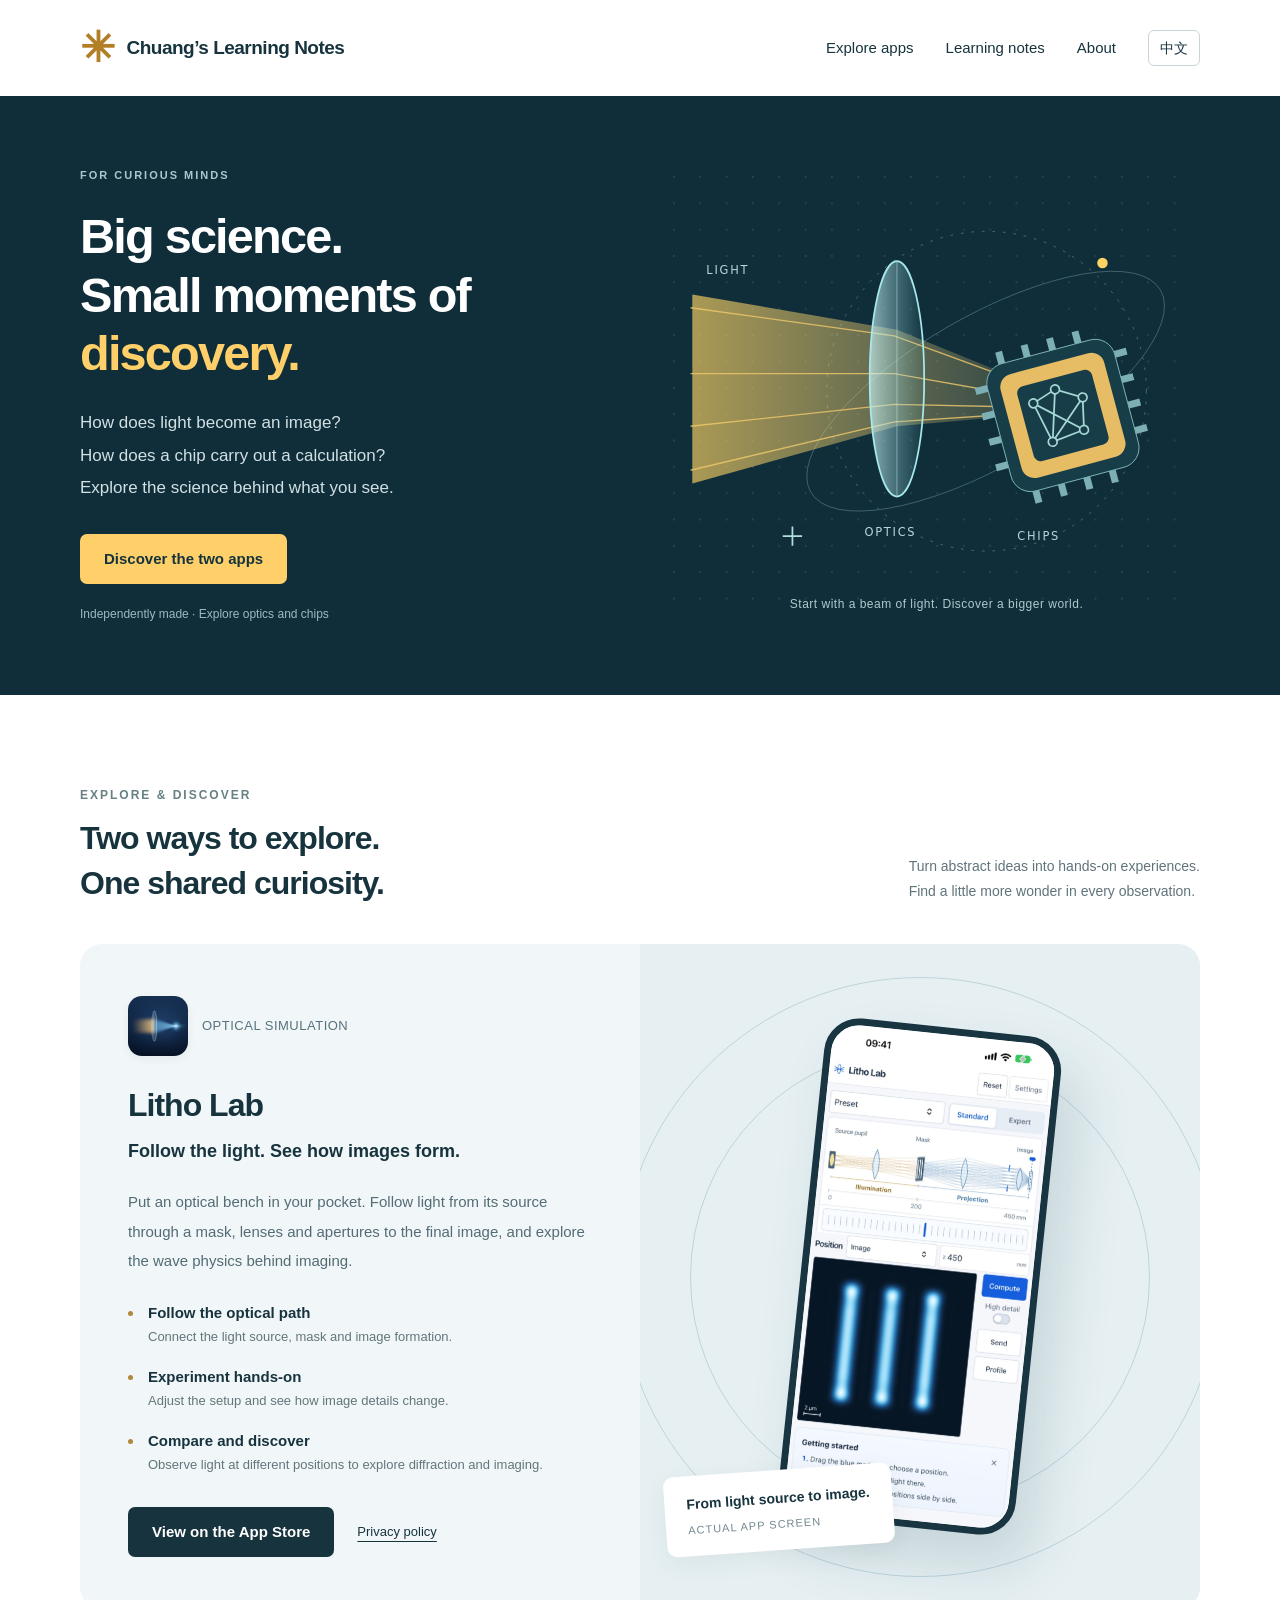
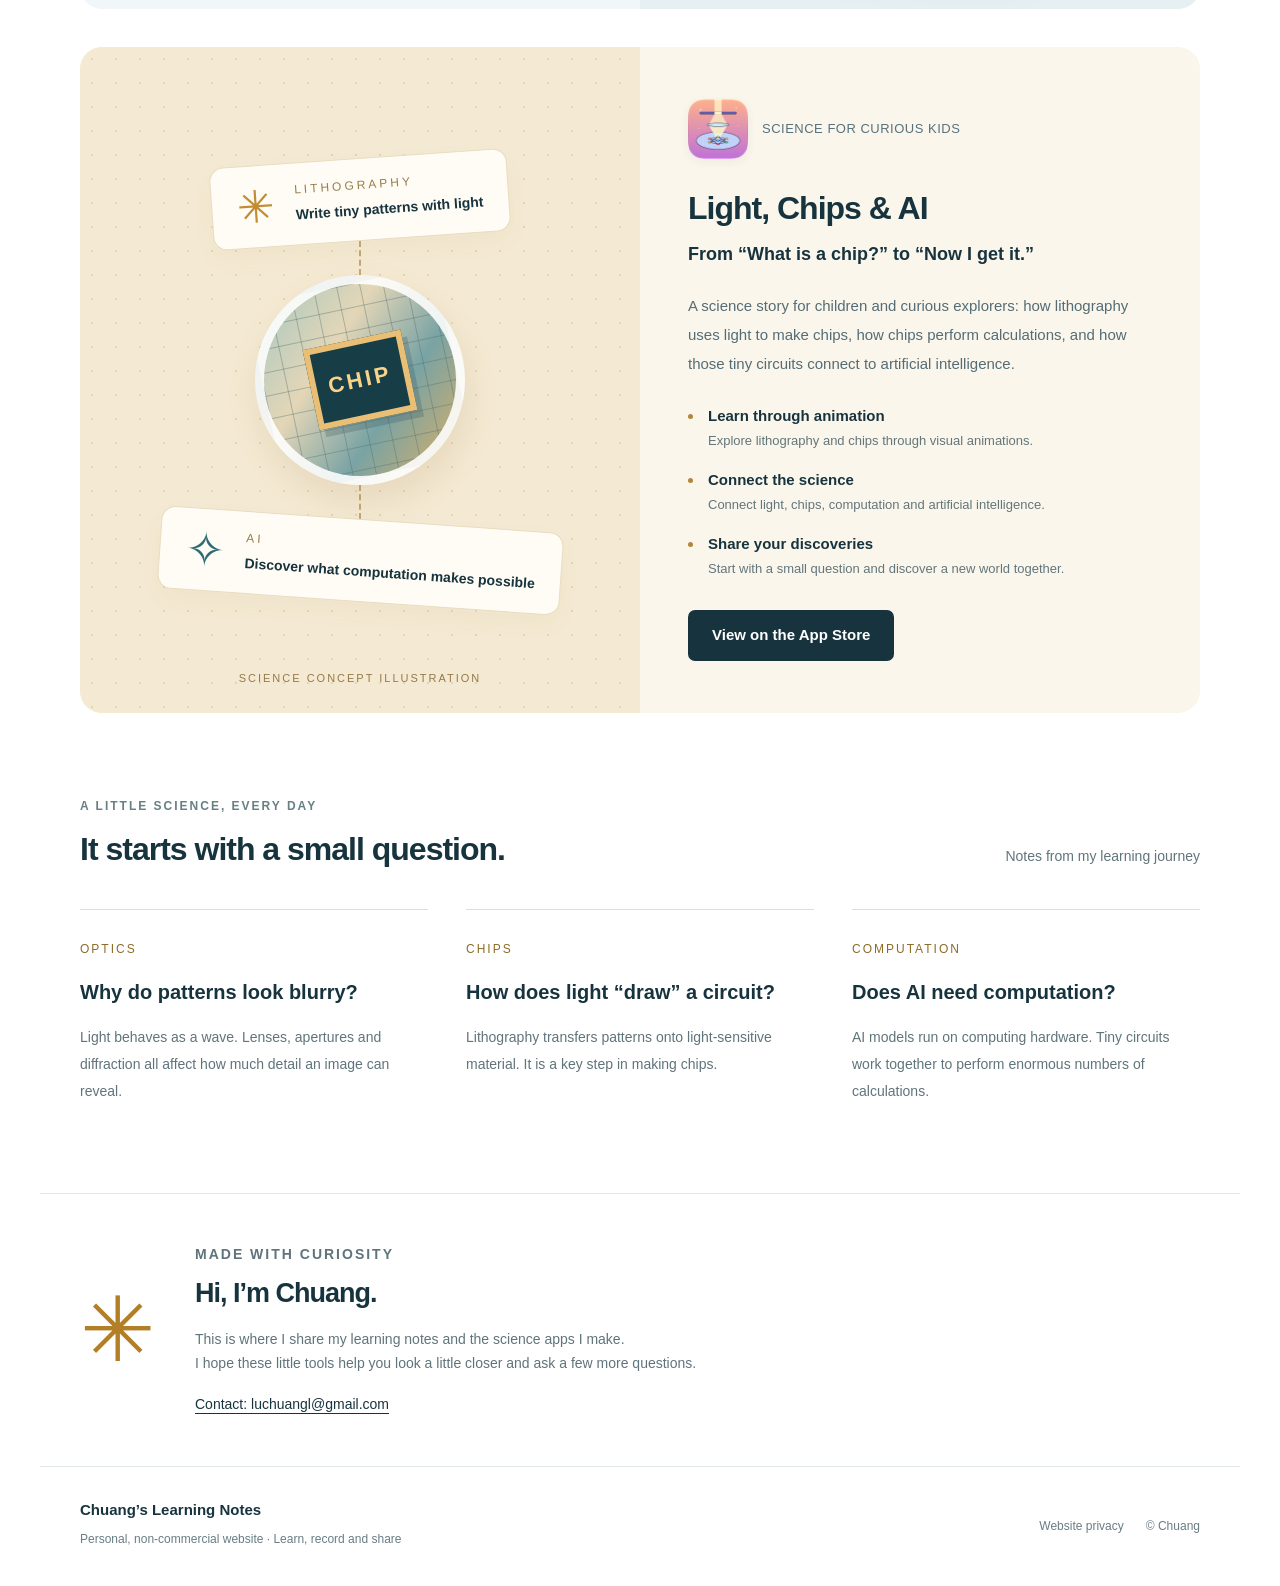
==== en/index.html @ ffe2559c "Add bilingual science app homepage without ICP footer" ====
<!doctype html>
<html lang="en"><head><meta charset="utf-8"><meta name="viewport" content="width=device-width,initial-scale=1"><meta name="theme-color" content="#102c38"><meta name="description" content="Chuang’s Learning Notes: explore optical imaging with Litho Lab and discover the story of light, chips and AI."><title>Chuang’s Learning Notes · Make curiosity visible</title><link rel="stylesheet" href="/style.css"><link rel="alternate" hreflang="zh-CN" href="https://chuang.nl/"><link rel="alternate" hreflang="en" href="https://chuang.nl/en/"></head>
<body><header class="nav"><a class="brand" href="/en/" aria-label="Chuang’s Learning Notes home"><span class="brand-mark" aria-hidden="true">✳</span>Chuang’s Learning Notes</a><nav aria-label="Main navigation"><a href="#apps">Explore apps</a><a href="#notes">Learning notes</a><a href="#about">About</a><a class="language-switch" href="/" lang="zh-CN" hreflang="zh-CN" aria-label="切换至中文">中文</a></nav></header>
<main><section class="hero"><div class="hero-copy"><p class="eyebrow">FOR CURIOUS MINDS</p><h1>Big science.<br>Small moments of<span> discovery.</span></h1><p class="intro">How does light become an image?<br>How does a chip carry out a calculation?<br>Explore the science behind what you see.</p><a class="button yellow" href="#apps">Discover the two apps</a><p class="hero-note">Independently made · Explore optics and chips</p></div><div class="hero-art"><svg viewBox="0 0 600 490" role="img" aria-labelledby="art-title"><title id="art-title">Concept illustration of light passing through a lens and illuminating a chip</title><defs><pattern id="grid" width="30" height="30" patternUnits="userSpaceOnUse"><circle cx="1" cy="1" r="1" fill="#6a8a91" opacity=".35"/></pattern><linearGradient id="beam"><stop stop-color="#ffd362" stop-opacity=".65"/><stop offset="1" stop-color="#f8df8b" stop-opacity=".04"/></linearGradient><linearGradient id="lens"><stop stop-color="#d1f8fc" stop-opacity=".65"/><stop offset="1" stop-color="#72c4cf" stop-opacity=".05"/></linearGradient></defs><rect width="600" height="490" fill="url(#grid)"/><circle cx="357" cy="245" r="182" fill="none" stroke="#4f747b" stroke-dasharray="3 9"/><ellipse cx="356" cy="245" rx="230" ry="85" transform="rotate(-30 356 245)" fill="none" stroke="#40646c"/><path d="M22 135L255 175L477 265L255 285L22 350Z" fill="url(#beam)"/><g fill="none" stroke="#f1ca6c" stroke-width="1.6" opacity=".8"><path d="M20 150L252 182L478 265M20 225L252 225L478 265M20 335L252 280L478 265M20 285L252 260L478 265"/></g><ellipse cx="255" cy="231" rx="31" ry="134" fill="url(#lens)" stroke="#a6e8ed" stroke-width="2"/><path d="M255 97V365" stroke="#d8fbff" opacity=".5"/><g transform="translate(385 209) rotate(-15 70 70)"><rect x="-14" y="-14" width="150" height="150" rx="23" fill="#173d49" stroke="#80b9bd"/><g stroke="#7cb0b5" stroke-width="8"><path d="M9 -28V-14M39 -28V-14M69 -28V-14M99 -28V-14M9 136V150M39 136V150M69 136V150M99 136V150M-28 9H-14M-28 39H-14M-28 69H-14M-28 99H-14M136 9H150M136 39H150M136 69H150M136 99H150"/></g><rect width="122" height="122" rx="15" fill="#e6bd64"/><rect x="17" y="17" width="88" height="88" rx="8" fill="#173d49"/><g stroke="#a5d7d5" fill="#173d49" stroke-width="2"><path d="M32 39L60 30L88 47L80 83L42 87Z M32 39L80 83M60 30L42 87M88 47L42 87"/><circle cx="32" cy="39" r="5"/><circle cx="60" cy="30" r="5"/><circle cx="88" cy="47" r="5"/><circle cx="80" cy="83" r="5"/><circle cx="42" cy="87" r="5"/></g></g><g fill="#b8d6da" font-family="system-ui,sans-serif" font-size="13" letter-spacing="2"><text x="38" y="112">LIGHT</text><text x="218" y="410">OPTICS</text><text x="392" y="414">CHIPS</text></g><circle cx="489" cy="99" r="6" fill="#ffd362"/><path d="M125 410H147M136 399V421" stroke="#b1dedc" stroke-width="2"/></svg><span class="art-caption">Start with a beam of light. Discover a bigger world.</span></div></section>
<section id="apps" class="apps wrap"><div class="section-heading"><div><p class="eyebrow">EXPLORE & DISCOVER</p><h2>Two ways to explore.<br>One shared curiosity.</h2></div><p>Turn abstract ideas into hands-on experiences.<br>Find a little more wonder in every observation.</p></div>
<article class="product optics"><div class="product-copy"><div class="app-heading"><img src="/assets/litho-icon.png" width="60" height="60" alt="Litho Lab app icon"><span>OPTICAL SIMULATION</span></div><h3>Litho Lab</h3><p class="product-tagline">Follow the light. See how images form.</p><p>Put an optical bench in your pocket. Follow light from its source through a mask, lenses and apertures to the final image, and explore the wave physics behind imaging.</p><ul class="features"><li><strong>Follow the optical path</strong><span>Connect the light source, mask and image formation.</span></li><li><strong>Experiment hands-on</strong><span>Adjust the setup and see how image details change.</span></li><li><strong>Compare and discover</strong><span>Observe light at different positions to explore diffraction and imaging.</span></li></ul><div class="actions"><a class="button dark" href="https://apps.apple.com/us/app/id6823376193">View on the App Store</a><a class="text-link" href="/litho-privacy.html">Privacy policy</a></div></div><div class="product-art phone-stage"><span class="orbit orbit-one"></span><span class="orbit orbit-two"></span><div class="phone"><img src="/assets/litho-screen.jpg" alt="Actual Litho Lab screen showing an optical path and the image of three bright lines" width="600" height="1304" loading="lazy"></div><div class="floating-label">From light source to image.<small>ACTUAL APP SCREEN</small></div></div></article>
<article class="product chips"><div class="product-art chip-stage"><div class="story-step"><span class="sun-symbol" aria-hidden="true">✳</span><div><small>LITHOGRAPHY</small><strong>Write tiny patterns with light</strong></div></div><div class="story-connector"></div><div class="wafer" aria-hidden="true"><div class="wafer-grid"></div><span>CHIP</span></div><div class="story-connector"></div><div class="story-step bottom-step"><span class="brain-symbol" aria-hidden="true">✧</span><div><small>AI</small><strong>Discover what computation makes possible</strong></div></div><span class="diagram-note">SCIENCE CONCEPT ILLUSTRATION</span></div><div class="product-copy"><div class="app-heading"><img src="/assets/chips-icon.png" width="60" height="60" alt="Light, Chips & AI app icon"><span>SCIENCE FOR CURIOUS KIDS</span></div><h3>Light, Chips & AI</h3><p class="product-tagline">From “What is a chip?” to “Now I get it.”</p><p>A science story for children and curious explorers: how lithography uses light to make chips, how chips perform calculations, and how those tiny circuits connect to artificial intelligence.</p><ul class="features"><li><strong>Learn through animation</strong><span>Explore lithography and chips through visual animations.</span></li><li><strong>Connect the science</strong><span>Connect light, chips, computation and artificial intelligence.</span></li><li><strong>Share your discoveries</strong><span>Start with a small question and discover a new world together.</span></li></ul><div class="actions"><a class="button dark" href="https://apps.apple.com/us/app/id6832295147">View on the App Store</a></div></div></article></section>
<section id="notes" class="notes wrap"><div class="section-heading"><div><p class="eyebrow">A LITTLE SCIENCE, EVERY DAY</p><h2>It starts with a small question.</h2></div><p>Notes from my learning journey</p></div><div class="note-grid"><article><span class="note-label">OPTICS</span><h3>Why do patterns look blurry?</h3><p>Light behaves as a wave. Lenses, apertures and diffraction all affect how much detail an image can reveal.</p></article><article><span class="note-label">CHIPS</span><h3>How does light “draw” a circuit?</h3><p>Lithography transfers patterns onto light-sensitive material. It is a key step in making chips.</p></article><article><span class="note-label">COMPUTATION</span><h3>Does AI need computation?</h3><p>AI models run on computing hardware. Tiny circuits work together to perform enormous numbers of calculations.</p></article></div></section>
<section id="about" class="about wrap"><span class="brand-mark" aria-hidden="true">✳</span><div><p class="eyebrow">MADE WITH CURIOSITY</p><h2>Hi, I’m Chuang.</h2><p>This is where I share my learning notes and the science apps I make.<br>I hope these little tools help you look a little closer and ask a few more questions.</p><a href="mailto:luchuangl@gmail.com">Contact: luchuangl@gmail.com</a></div></section></main>
<footer class="footer wrap"><div><strong>Chuang’s Learning Notes</strong><p>Personal, non-commercial website · Learn, record and share</p></div><div class="footer-links"><a href="/en/privacy.html">Website privacy</a><span>© Chuang</span></div></footer></body></html>
---- style.css ----
:root{font:16px/1.75 -apple-system,BlinkMacSystemFont,"Segoe UI","PingFang SC","Microsoft YaHei",sans-serif;color:#17343e;background:#fff;scroll-behavior:smooth;--ink:#17343e;--muted:#60747b;--gold:#ffcf69}*{box-sizing:border-box}body{margin:0}a{color:inherit}img{max-width:100%;display:block}a:focus-visible{outline:3px solid #cd8b18;outline-offset:5px}section[id]{scroll-margin-top:25px}.wrap,.nav{max-width:1200px;margin-inline:auto;padding-inline:40px}.nav{height:96px;display:flex;align-items:center;justify-content:space-between}.brand{display:flex;align-items:center;gap:12px;font-size:20px;font-weight:750;text-decoration:none;letter-spacing:-.5px}.brand-mark{font-size:42px;line-height:1;color:#b27e26}.nav nav{display:flex;gap:32px}.nav nav a{text-decoration:none;font-size:15px}.nav nav a:hover{color:#a57219}.hero{background:#102e3a;color:white;display:grid;grid-template-columns:1.08fr 1fr;padding:70px max(40px,calc((100vw - 1120px)/2));gap:24px;overflow:hidden}.eyebrow{font-size:12px;letter-spacing:2px;font-weight:650;margin:0 0 22px;color:#668083}.hero .eyebrow{color:#adc6cd;font-size:11px}.hero h1{font-size:clamp(36px,3.8vw,55px);line-height:1.45;letter-spacing:-1.8px;margin:0 0 25px}.hero h1 span{color:var(--gold)}.intro{color:#d1e0e4;font-size:17px;line-height:1.9;margin:0 0 30px}.button{display:inline-flex;align-items:center;justify-content:center;min-height:50px;padding:12px 24px;border-radius:7px;text-decoration:none;font-size:15px;font-weight:650;transition:transform .18s,background .18s}.button:hover{transform:translateY(-2px)}.yellow{background:var(--gold);color:#15333d}.dark{background:var(--ink);color:white}.hero-note{font-size:12px;color:#9db9c1;margin:20px 0 0}.hero-art{position:relative;display:flex;flex-direction:column;justify-content:center;min-width:0}.hero-art svg{width:100%;overflow:visible}.art-caption{text-align:center;letter-spacing:2px;font-size:12px;color:#afc9cd;margin-top:-12px}.apps{padding-top:90px}.section-heading{display:flex;justify-content:space-between;gap:25px;align-items:end;margin-bottom:38px}.section-heading .eyebrow{margin-bottom:10px}h2{font-size:32px;letter-spacing:-1px;line-height:1.4;margin:0}.section-heading>p{font-size:14px;color:var(--muted);margin:0 0 3px}.product{border-radius:22px;display:grid;grid-template-columns:1fr 1fr;margin-bottom:38px;overflow:hidden}.optics{background:#f1f6f8}.product-copy{padding:52px 48px}.app-heading{display:flex;align-items:center;gap:14px;font-size:13px;color:#57727d;letter-spacing:.5px}.app-heading img{border-radius:14px;box-shadow:0 3px 10px #1639470e}.product h3{font-size:34px;line-height:1.4;margin:27px 0 8px;letter-spacing:-1px}.product-tagline{font-size:18px;font-weight:650;margin:0 0 20px}.product-copy>p:not(.product-tagline){font-size:15px;color:#536c75;line-height:1.95}.features{padding:0;list-style:none;margin:25px 0 30px}.features li{margin:15px 0;padding-left:20px;position:relative}.features li:before{content:"";width:5px;height:5px;position:absolute;left:0;top:11px;background:#b0873c;border-radius:50%}.features strong{display:block;font-size:15px}.features span{display:block;font-size:13px;color:#62767b}.actions{display:flex;align-items:center;gap:23px;flex-wrap:wrap}.text-link{font-size:13px;text-underline-offset:5px}.product-art{position:relative;overflow:hidden;min-height:600px}.phone-stage{display:flex;align-items:center;justify-content:center;background:#e6f0f3}.phone{width:238px;border:7px solid #193542;border-radius:35px;overflow:hidden;box-shadow:20px 30px 55px #163d4826;transform:rotate(6deg);position:relative;z-index:1;background:white}.phone img{width:100%;height:auto}.orbit{position:absolute;border:1px solid #bdd4dc;border-radius:50%;width:460px;height:460px}.orbit-two{width:600px;height:600px}.floating-label{position:absolute;z-index:2;bottom:60px;left:25px;background:#fff;padding:16px 22px;border-radius:10px;box-shadow:0 8px 25px #183a4710;font-weight:650;font-size:15px;transform:rotate(-4deg)}.floating-label small{display:block;font-size:11px;font-weight:400;color:#73888f;letter-spacing:1px;margin-top:4px}.chips{background:#fbf6ec}.chip-stage{background:#f4e9d2;display:flex;flex-direction:column;align-items:center;justify-content:center;isolation:isolate}.chip-stage:before{content:"";position:absolute;inset:0;background-image:radial-gradient(#c4ae7c 1px,transparent 1px);background-size:24px 24px;opacity:.35;z-index:-1}.story-step{display:flex;gap:20px;align-items:center;background:#fffcf5;border:1px solid #e9dcc1;border-radius:14px;padding:16px 25px;transform:rotate(-4deg);min-width:280px;box-shadow:0 10px 25px #7c653b0a}.story-step small{display:block;font-size:12px;color:#987d4b;letter-spacing:3px}.story-step strong{font-size:16px}.sun-symbol{font-size:45px;color:#c28d32;line-height:1}.story-connector{height:34px;border-left:2px dashed #c3a775}.wafer{width:210px;height:210px;border-radius:50%;background:linear-gradient(135deg,#a4c7c0,#e4d6b7 35%,#79a3a4 65%,#deaf64);border:9px solid #ffffffe0;box-shadow:0 16px 32px #8c713d22;position:relative;overflow:hidden;transform:rotate(-12deg);display:grid;place-items:center}.wafer-grid{position:absolute;inset:0;background-image:linear-gradient(#486b6c60 1px,transparent 1px),linear-gradient(90deg,#486b6c60 1px,transparent 1px);background-size:23px 23px}.wafer span{z-index:1;background:#173d46;color:#f9d389;border:6px solid #e9bf76;padding:16px 12px;font-size:22px;letter-spacing:3px;font-weight:700;box-shadow:5px 8px 0 #31545f44}.bottom-step{transform:rotate(4deg)}.brain-symbol{font-size:48px;line-height:1;color:#2d6c72}.diagram-note{font-size:11px;letter-spacing:2px;color:#947a4a;position:absolute;bottom:24px}.notes{padding-top:45px;padding-bottom:75px}.note-grid{display:grid;grid-template-columns:repeat(3,1fr);gap:38px}.note-grid article{border-top:1px solid #d6dfe1;padding-top:24px}.note-label{font-size:12px;letter-spacing:2px;color:#8d6b27}.note-grid h3{font-size:20px;margin:13px 0 12px}.note-grid p{font-size:14px;line-height:1.9;color:var(--muted)}.about{display:flex;align-items:center;gap:40px;padding-block:48px;border-top:1px solid #e2e8e9}.about .brand-mark{font-size:90px}.about .eyebrow{margin-bottom:8px}.about h2{font-size:27px}.about p{font-size:14px;color:var(--muted)}.about a{font-size:14px;text-underline-offset:4px}.footer{border-top:1px solid #e2e8e9;padding-block:30px;display:flex;justify-content:space-between;gap:25px;font-size:12px;color:#687d84}.footer strong{font-size:15px;color:var(--ink)}.footer p{margin:6px 0}.footer-links{display:flex;gap:22px;align-items:center;flex-wrap:wrap}.footer a{text-decoration:none}.footer a:hover{text-decoration:underline}@media(min-width:1600px){.hero{padding-block:85px}}@media(max-width:850px){.hero{padding:48px 30px;grid-template-columns:1fr 1fr}.hero h1{font-size:36px}.product-copy{padding:35px 28px}.product h3{font-size:29px}.product-art{min-height:570px}.phone{width:210px}.floating-label{left:16px;bottom:35px;font-size:13px}.note-grid{gap:20px}.wrap,.nav{padding-inline:28px}.nav nav{gap:22px}.footer{display:block}.footer-links{margin-top:14px}.story-step{min-width:240px;padding:14px 18px}}@media(max-width:620px){.nav{height:78px;padding-inline:20px}.brand{font-size:17px;gap:8px}.brand-mark{font-size:32px}.nav nav{gap:16px}.nav nav a{font-size:13px}.nav nav a:nth-child(2){display:none}.hero{display:flex;flex-direction:column;padding:42px 24px 30px;gap:5px}.hero .eyebrow{font-size:9px;letter-spacing:1.2px;margin-bottom:21px}.hero h1{font-size:36px;letter-spacing:-1.5px}.intro{font-size:15px}.hero-art{margin-top:20px;max-width:420px;align-self:center;width:100%}.hero-art svg{max-height:290px}.hero-note{font-size:11px}.art-caption{font-size:10px}.wrap{padding-inline:20px}.apps{padding-top:52px}.section-heading{display:block;margin-bottom:25px}.section-heading>p{margin-top:16px;font-size:13px}h2{font-size:26px}.eyebrow{font-size:10px;letter-spacing:1.4px}.product{display:flex;flex-direction:column;border-radius:16px;margin-bottom:28px}.product-copy{padding:30px 25px}.app-heading img{width:48px;height:48px;border-radius:11px}.app-heading{font-size:11px}.product h3{font-size:29px;margin-top:22px}.product-tagline{font-size:16px}.product-copy>p:not(.product-tagline){font-size:14px}.features span{font-size:13px}.product-art{min-height:510px}.phone{width:200px}.floating-label{bottom:35px;left:24px}.chips .product-copy{order:0}.chips .chip-stage{order:1;min-height:510px}.story-step{min-width:260px}.notes{padding-top:25px;padding-bottom:35px}.note-grid{grid-template-columns:1fr;gap:14px}.note-grid article{padding-top:20px}.note-grid h3{margin-top:9px}.note-grid p{margin-bottom:10px}.about{gap:20px;padding-block:35px;align-items:flex-start}.about .brand-mark{font-size:50px;margin-top:8px}.about h2{font-size:23px}.about p br{display:none}.footer{padding-block:25px}.footer-links{gap:12px 18px;align-items:flex-start;flex-direction:column}.button{font-size:14px}}@media(prefers-reduced-motion:reduce){:root{scroll-behavior:auto}.button{transition:none}}

/* Language navigation and English typography */
.nav nav{align-items:center}.nav nav .language-switch{border:1px solid #c9d5d8;border-radius:6px;padding:5px 11px;font-size:14px;white-space:nowrap}html[lang="en"] .brand{font-size:19px;letter-spacing:-.5px}html[lang="en"] .hero h1{line-height:1.2}html[lang="en"] .product h3{font-size:32px}html[lang="en"] .story-step strong{font-size:14px}html[lang="en"] .floating-label{max-width:calc(100% - 45px);font-size:14px}html[lang="en"] .art-caption{letter-spacing:.5px}@media(max-width:620px){.nav{height:auto;min-height:78px;flex-wrap:wrap;gap:10px;padding-block:14px}.nav nav{width:100%;justify-content:flex-end;gap:20px}.nav nav .language-switch{font-size:13px}html[lang="en"] .hero h1{font-size:38px}html[lang="en"] .product h3{font-size:29px}html[lang="en"] .about h2{font-size:23px}}
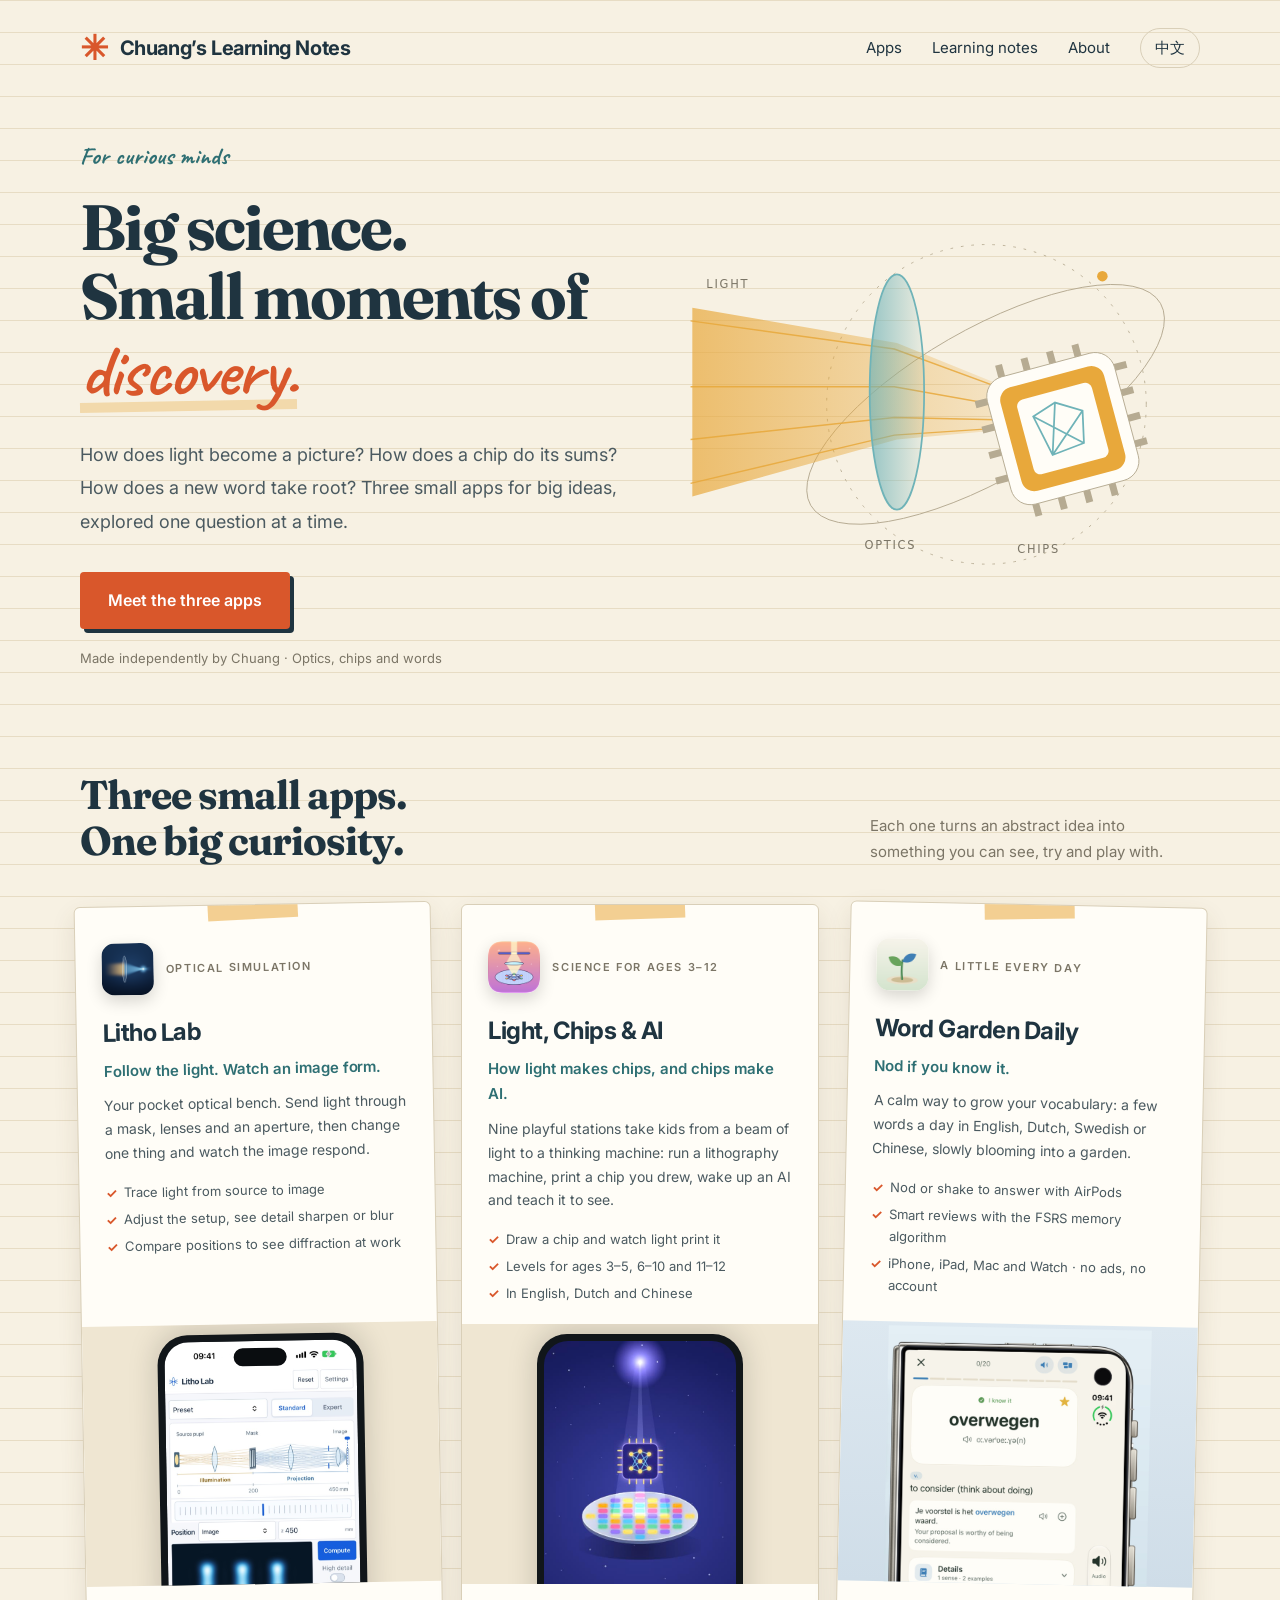
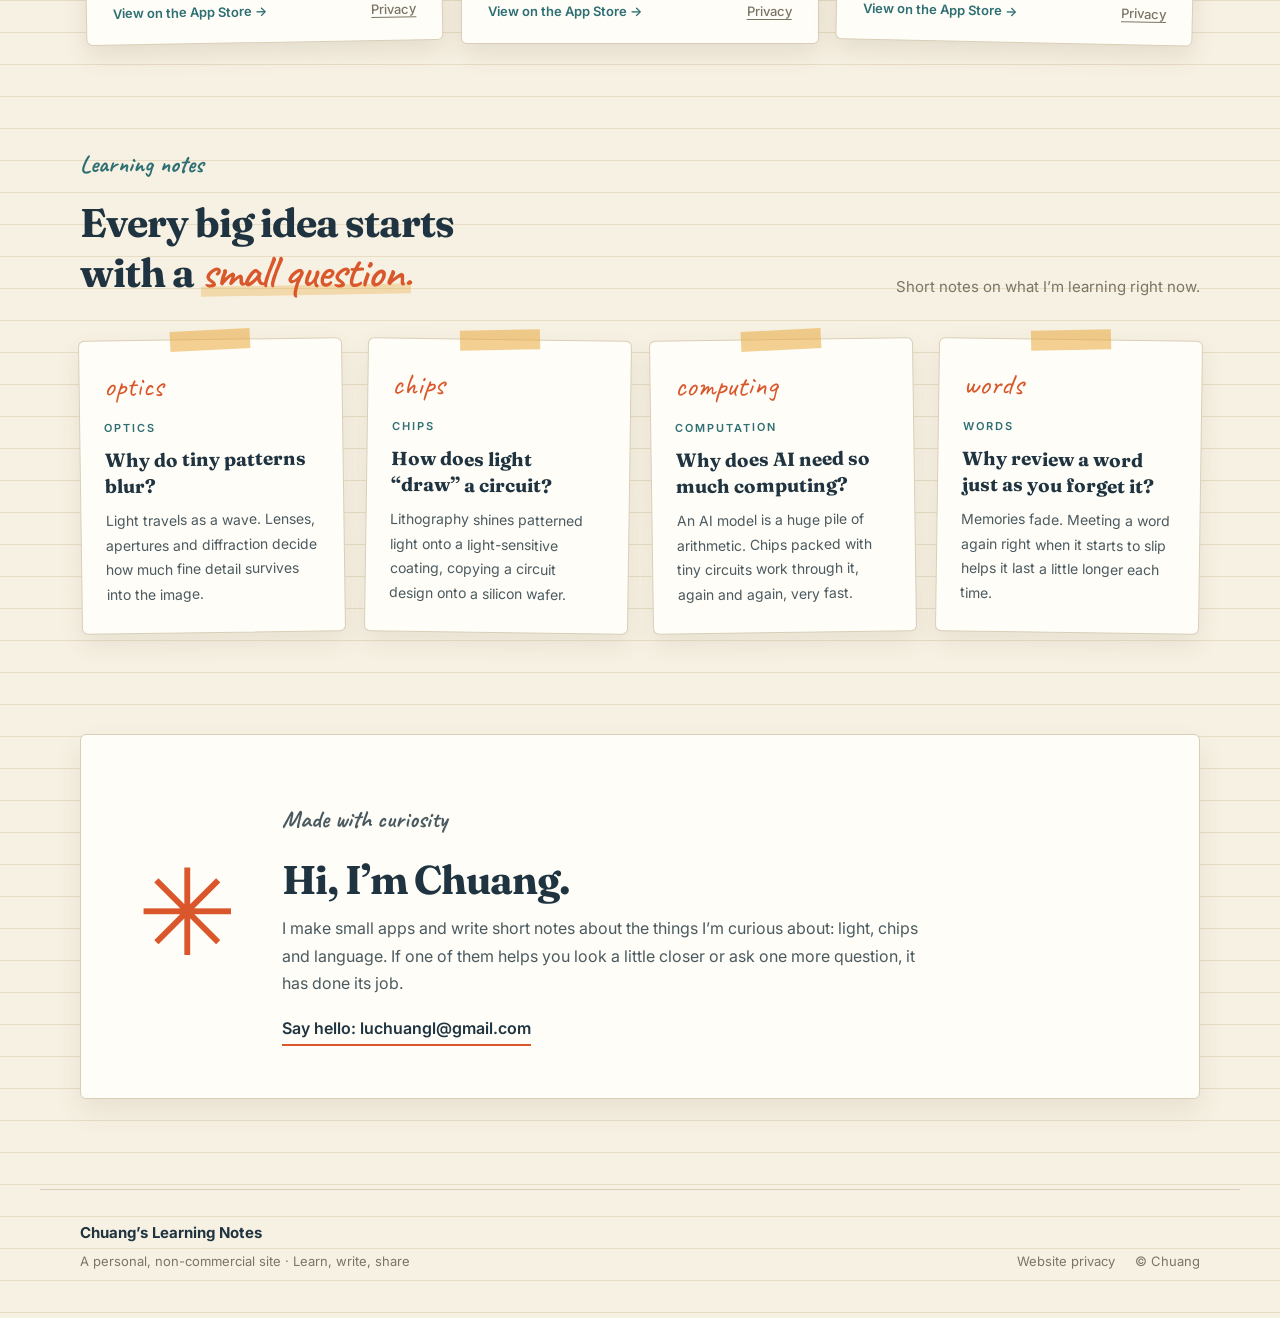
==== commit d6800c95: "Homepage redesign: lined-paper style, three apps incl. Word Garden Daily Co-Authored-By: Claude Opus" ====
--- a/en/index.html
+++ b/en/index.html
@@ -1,10 +1,16 @@
 <!doctype html>
-<html lang="en"><head><meta charset="utf-8"><meta name="viewport" content="width=device-width,initial-scale=1"><meta name="theme-color" content="#102c38"><meta name="description" content="Chuang’s Learning Notes: explore optical imaging with Litho Lab and discover the story of light, chips and AI."><title>Chuang’s Learning Notes · Make curiosity visible</title><link rel="stylesheet" href="/style.css"><link rel="alternate" hreflang="zh-CN" href="https://chuang.nl/"><link rel="alternate" hreflang="en" href="https://chuang.nl/en/"></head>
-<body><header class="nav"><a class="brand" href="/en/" aria-label="Chuang’s Learning Notes home"><span class="brand-mark" aria-hidden="true">✳</span>Chuang’s Learning Notes</a><nav aria-label="Main navigation"><a href="#apps">Explore apps</a><a href="#notes">Learning notes</a><a href="#about">About</a><a class="language-switch" href="/" lang="zh-CN" hreflang="zh-CN" aria-label="切换至中文">中文</a></nav></header>
-<main><section class="hero"><div class="hero-copy"><p class="eyebrow">FOR CURIOUS MINDS</p><h1>Big science.<br>Small moments of<span> discovery.</span></h1><p class="intro">How does light become an image?<br>How does a chip carry out a calculation?<br>Explore the science behind what you see.</p><a class="button yellow" href="#apps">Discover the two apps</a><p class="hero-note">Independently made · Explore optics and chips</p></div><div class="hero-art"><svg viewBox="0 0 600 490" role="img" aria-labelledby="art-title"><title id="art-title">Concept illustration of light passing through a lens and illuminating a chip</title><defs><pattern id="grid" width="30" height="30" patternUnits="userSpaceOnUse"><circle cx="1" cy="1" r="1" fill="#6a8a91" opacity=".35"/></pattern><linearGradient id="beam"><stop stop-color="#ffd362" stop-opacity=".65"/><stop offset="1" stop-color="#f8df8b" stop-opacity=".04"/></linearGradient><linearGradient id="lens"><stop stop-color="#d1f8fc" stop-opacity=".65"/><stop offset="1" stop-color="#72c4cf" stop-opacity=".05"/></linearGradient></defs><rect width="600" height="490" fill="url(#grid)"/><circle cx="357" cy="245" r="182" fill="none" stroke="#4f747b" stroke-dasharray="3 9"/><ellipse cx="356" cy="245" rx="230" ry="85" transform="rotate(-30 356 245)" fill="none" stroke="#40646c"/><path d="M22 135L255 175L477 265L255 285L22 350Z" fill="url(#beam)"/><g fill="none" stroke="#f1ca6c" stroke-width="1.6" opacity=".8"><path d="M20 150L252 182L478 265M20 225L252 225L478 265M20 335L252 280L478 265M20 285L252 260L478 265"/></g><ellipse cx="255" cy="231" rx="31" ry="134" fill="url(#lens)" stroke="#a6e8ed" stroke-width="2"/><path d="M255 97V365" stroke="#d8fbff" opacity=".5"/><g transform="translate(385 209) rotate(-15 70 70)"><rect x="-14" y="-14" width="150" height="150" rx="23" fill="#173d49" stroke="#80b9bd"/><g stroke="#7cb0b5" stroke-width="8"><path d="M9 -28V-14M39 -28V-14M69 -28V-14M99 -28V-14M9 136V150M39 136V150M69 136V150M99 136V150M-28 9H-14M-28 39H-14M-28 69H-14M-28 99H-14M136 9H150M136 39H150M136 69H150M136 99H150"/></g><rect width="122" height="122" rx="15" fill="#e6bd64"/><rect x="17" y="17" width="88" height="88" rx="8" fill="#173d49"/><g stroke="#a5d7d5" fill="#173d49" stroke-width="2"><path d="M32 39L60 30L88 47L80 83L42 87Z M32 39L80 83M60 30L42 87M88 47L42 87"/><circle cx="32" cy="39" r="5"/><circle cx="60" cy="30" r="5"/><circle cx="88" cy="47" r="5"/><circle cx="80" cy="83" r="5"/><circle cx="42" cy="87" r="5"/></g></g><g fill="#b8d6da" font-family="system-ui,sans-serif" font-size="13" letter-spacing="2"><text x="38" y="112">LIGHT</text><text x="218" y="410">OPTICS</text><text x="392" y="414">CHIPS</text></g><circle cx="489" cy="99" r="6" fill="#ffd362"/><path d="M125 410H147M136 399V421" stroke="#b1dedc" stroke-width="2"/></svg><span class="art-caption">Start with a beam of light. Discover a bigger world.</span></div></section>
-<section id="apps" class="apps wrap"><div class="section-heading"><div><p class="eyebrow">EXPLORE & DISCOVER</p><h2>Two ways to explore.<br>One shared curiosity.</h2></div><p>Turn abstract ideas into hands-on experiences.<br>Find a little more wonder in every observation.</p></div>
-<article class="product optics"><div class="product-copy"><div class="app-heading"><img src="/assets/litho-icon.png" width="60" height="60" alt="Litho Lab app icon"><span>OPTICAL SIMULATION</span></div><h3>Litho Lab</h3><p class="product-tagline">Follow the light. See how images form.</p><p>Put an optical bench in your pocket. Follow light from its source through a mask, lenses and apertures to the final image, and explore the wave physics behind imaging.</p><ul class="features"><li><strong>Follow the optical path</strong><span>Connect the light source, mask and image formation.</span></li><li><strong>Experiment hands-on</strong><span>Adjust the setup and see how image details change.</span></li><li><strong>Compare and discover</strong><span>Observe light at different positions to explore diffraction and imaging.</span></li></ul><div class="actions"><a class="button dark" href="https://apps.apple.com/us/app/id6823376193">View on the App Store</a><a class="text-link" href="/litho-privacy.html">Privacy policy</a></div></div><div class="product-art phone-stage"><span class="orbit orbit-one"></span><span class="orbit orbit-two"></span><div class="phone"><img src="/assets/litho-screen.jpg" alt="Actual Litho Lab screen showing an optical path and the image of three bright lines" width="600" height="1304" loading="lazy"></div><div class="floating-label">From light source to image.<small>ACTUAL APP SCREEN</small></div></div></article>
-<article class="product chips"><div class="product-art chip-stage"><div class="story-step"><span class="sun-symbol" aria-hidden="true">✳</span><div><small>LITHOGRAPHY</small><strong>Write tiny patterns with light</strong></div></div><div class="story-connector"></div><div class="wafer" aria-hidden="true"><div class="wafer-grid"></div><span>CHIP</span></div><div class="story-connector"></div><div class="story-step bottom-step"><span class="brain-symbol" aria-hidden="true">✧</span><div><small>AI</small><strong>Discover what computation makes possible</strong></div></div><span class="diagram-note">SCIENCE CONCEPT ILLUSTRATION</span></div><div class="product-copy"><div class="app-heading"><img src="/assets/chips-icon.png" width="60" height="60" alt="Light, Chips & AI app icon"><span>SCIENCE FOR CURIOUS KIDS</span></div><h3>Light, Chips & AI</h3><p class="product-tagline">From “What is a chip?” to “Now I get it.”</p><p>A science story for children and curious explorers: how lithography uses light to make chips, how chips perform calculations, and how those tiny circuits connect to artificial intelligence.</p><ul class="features"><li><strong>Learn through animation</strong><span>Explore lithography and chips through visual animations.</span></li><li><strong>Connect the science</strong><span>Connect light, chips, computation and artificial intelligence.</span></li><li><strong>Share your discoveries</strong><span>Start with a small question and discover a new world together.</span></li></ul><div class="actions"><a class="button dark" href="https://apps.apple.com/us/app/id6832295147">View on the App Store</a></div></div></article></section>
-<section id="notes" class="notes wrap"><div class="section-heading"><div><p class="eyebrow">A LITTLE SCIENCE, EVERY DAY</p><h2>It starts with a small question.</h2></div><p>Notes from my learning journey</p></div><div class="note-grid"><article><span class="note-label">OPTICS</span><h3>Why do patterns look blurry?</h3><p>Light behaves as a wave. Lenses, apertures and diffraction all affect how much detail an image can reveal.</p></article><article><span class="note-label">CHIPS</span><h3>How does light “draw” a circuit?</h3><p>Lithography transfers patterns onto light-sensitive material. It is a key step in making chips.</p></article><article><span class="note-label">COMPUTATION</span><h3>Does AI need computation?</h3><p>AI models run on computing hardware. Tiny circuits work together to perform enormous numbers of calculations.</p></article></div></section>
-<section id="about" class="about wrap"><span class="brand-mark" aria-hidden="true">✳</span><div><p class="eyebrow">MADE WITH CURIOSITY</p><h2>Hi, I’m Chuang.</h2><p>This is where I share my learning notes and the science apps I make.<br>I hope these little tools help you look a little closer and ask a few more questions.</p><a href="mailto:luchuangl@gmail.com">Contact: luchuangl@gmail.com</a></div></section></main>
-<footer class="footer wrap"><div><strong>Chuang’s Learning Notes</strong><p>Personal, non-commercial website · Learn, record and share</p></div><div class="footer-links"><a href="/en/privacy.html">Website privacy</a><span>© Chuang</span></div></footer></body></html>
+<html lang="en"><head><meta charset="utf-8"><meta name="viewport" content="width=device-width,initial-scale=1"><meta name="theme-color" content="#f7f1e3"><meta name="description" content="Chuang’s Learning Notes: three small apps for big ideas — Litho Lab, Light, Chips & AI, and Word Garden Daily."><title>Chuang’s Learning Notes · Make curiosity visible</title><link rel="preconnect" href="https://fonts.googleapis.com"><link rel="preconnect" href="https://fonts.gstatic.com" crossorigin><link href="https://fonts.googleapis.com/css2?family=Fraunces:opsz,wght@9..144,700&family=Inter:wght@400;500;600;700&family=Caveat:wght@600;700&display=swap" rel="stylesheet"><link rel="stylesheet" href="/home.css"><link rel="alternate" hreflang="zh-CN" href="https://chuang.nl/"><link rel="alternate" hreflang="en" href="https://chuang.nl/en/"></head>
+<body><header class="wrap nav"><a class="brand" href="/en/" aria-label="Chuang’s Learning Notes home"><span class="mark" aria-hidden="true">✳</span>Chuang’s Learning Notes</a><nav aria-label="Main navigation"><a href="#apps">Apps</a><a href="#notes">Learning notes</a><a href="#about">About</a><a class="lang" href="/" lang="zh-CN" hreflang="zh-CN" aria-label="切换至中文">中文</a></nav></header>
+<main>
+<section class="wrap hero"><div><p class="eyebrow">For curious minds</p><h1>Big science.<br>Small moments of <span class="hl">discovery.</span></h1><p class="intro">How does light become a picture? How does a chip do its sums? How does a new word take root? Three small apps for big ideas, explored one question at a time.</p><a class="btn" href="#apps">Meet the three apps</a><p class="note">Made independently by Chuang · Optics, chips and words</p></div>
+<div class="art"><svg viewBox="0 0 600 470" role="img" aria-label="Concept illustration: light passes through a lens onto a chip"><defs><linearGradient id="b"><stop style="stop-color:var(--beam)" stop-opacity=".7"/><stop offset="1" style="stop-color:var(--beam)" stop-opacity=".03"/></linearGradient><linearGradient id="l"><stop style="stop-color:var(--lens)" stop-opacity=".7"/><stop offset="1" style="stop-color:var(--lens)" stop-opacity=".08"/></linearGradient></defs><circle cx="357" cy="235" r="182" fill="none" style="stroke:var(--stroke)" stroke-dasharray="3 9"/><ellipse cx="356" cy="235" rx="230" ry="85" transform="rotate(-30 356 235)" fill="none" style="stroke:var(--stroke)"/><path class="beamp" d="M22 125L255 165L477 255L255 275L22 340Z" fill="url(#b)"/><g fill="none" style="stroke:var(--beam)" stroke-width="1.6" opacity=".85"><path d="M20 140L252 172L478 255M20 215L252 215L478 255M20 325L252 270L478 255M20 275L252 250L478 255"/></g><ellipse cx="255" cy="221" rx="31" ry="134" fill="url(#l)" style="stroke:var(--lens)" stroke-width="2"/><g transform="translate(385 199) rotate(-15 70 70)"><rect x="-14" y="-14" width="150" height="150" rx="23" style="fill:var(--card);stroke:var(--stroke)"/><g style="stroke:var(--stroke)" stroke-width="8"><path d="M9 -28V-14M39 -28V-14M69 -28V-14M99 -28V-14M9 136V150M39 136V150M69 136V150M99 136V150M-28 9H-14M-28 39H-14M-28 69H-14M-28 99H-14M136 9H150M136 39H150M136 69H150M136 99H150"/></g><rect width="122" height="122" rx="15" style="fill:var(--beam)"/><rect x="17" y="17" width="88" height="88" rx="8" style="fill:var(--card)"/><g style="stroke:var(--lens)" fill="none" stroke-width="2"><path d="M32 39L60 30L88 47L80 83L42 87Z M32 39L80 83M60 30L42 87M88 47L42 87"/></g></g><g style="fill:var(--muted)" font-family="system-ui,sans-serif" font-size="13" letter-spacing="2"><text x="38" y="102">LIGHT</text><text x="218" y="400">OPTICS</text><text x="392" y="404">CHIPS</text></g><circle cx="489" cy="89" r="6" style="fill:var(--beam)"/></svg></div></section>
+<section id="apps" class="wrap apps"><div class="sh"><h2>Three small apps.<br>One big curiosity.</h2><p>Each one turns an abstract idea into something you can see, try and play with.</p></div><div class="grid">
+<article class="card"><div class="top"><div class="head"><img src="/assets/litho-icon.png" width="52" height="52" alt="Litho Lab icon">OPTICAL SIMULATION</div><h3>Litho Lab</h3><p class="tag">Follow the light. Watch an image form.</p><p class="d">Your pocket optical bench. Send light through a mask, lenses and an aperture, then change one thing and watch the image respond.</p><ul class="mini"><li>Trace light from source to image</li><li>Adjust the setup, see detail sharpen or blur</li><li>Compare positions to see diffraction at work</li></ul></div><div class="shot"><div class="ph-frame island"><img src="/assets/litho-screen.jpg" alt="Litho Lab screen: an optical path from light source to image" loading="lazy"></div></div><div class="foot"><a href="https://apps.apple.com/us/app/id6823376193">View on the App Store →</a><a href="/litho-privacy.html">Privacy</a></div></article>
+<article class="card"><div class="top"><div class="head"><img src="/assets/chips-icon.png" width="52" height="52" alt="Light, Chips &amp; AI icon">SCIENCE FOR AGES 3–12</div><h3>Light, Chips &amp; AI</h3><p class="tag">How light makes chips, and chips make AI.</p><p class="d">Nine playful stations take kids from a beam of light to a thinking machine: run a lithography machine, print a chip you drew, wake up an AI and teach it to see.</p><ul class="mini"><li>Draw a chip and watch light print it</li><li>Levels for ages 3–5, 6–10 and 11–12</li><li>In English, Dutch and Chinese</li></ul></div><div class="shot"><div class="ph-frame"><img src="/assets/chips-glow.jpg" alt="Light, Chips &amp; AI start screen: a beam of light shining onto a chip and a glowing wafer" loading="lazy"></div></div><div class="foot"><a href="https://apps.apple.com/us/app/id6832295147">View on the App Store →</a><a href="/light-chips-ai/privacy/">Privacy</a></div></article>
+<article class="card"><div class="top"><div class="head"><img src="/assets/wg-icon.png" width="52" height="52" alt="Word Garden Daily icon">A LITTLE EVERY DAY</div><h3>Word Garden Daily</h3><p class="tag">Nod if you know it.</p><p class="d">A calm way to grow your vocabulary: a few words a day in English, Dutch, Swedish or Chinese, slowly blooming into a garden.</p><ul class="mini"><li>Nod or shake to answer with AirPods</li><li>Smart reviews with the FSRS memory algorithm</li><li>iPhone, iPad, Mac and Watch · no ads, no account</li></ul></div><div class="shot duo"><img src="/assets/wg-duo-en.jpg" alt="Word Garden Daily on the iPhone Duo cover screen: a Dutch study card" loading="lazy"></div><div class="foot"><a href="https://apps.apple.com/us/app/id6821732641">View on the App Store →</a><a href="https://wordgarden.nl/privacy.html">Privacy</a></div></article>
+</div></section>
+<section id="notes" class="wrap notes"><div class="sh"><div><p class="eyebrow">Learning notes</p><h2>Every big idea starts<br>with a <span class="hl">small question.</span></h2></div><p>Short notes on what I’m learning right now.</p></div><div class="ngrid"><article class="ncard"><div class="ic">optics</div><small>OPTICS</small><h3>Why do tiny patterns blur?</h3><p>Light travels as a wave. Lenses, apertures and diffraction decide how much fine detail survives into the image.</p></article><article class="ncard"><div class="ic">chips</div><small>CHIPS</small><h3>How does light “draw” a circuit?</h3><p>Lithography shines patterned light onto a light-sensitive coating, copying a circuit design onto a silicon wafer.</p></article><article class="ncard"><div class="ic">computing</div><small>COMPUTATION</small><h3>Why does AI need so much computing?</h3><p>An AI model is a huge pile of arithmetic. Chips packed with tiny circuits work through it, again and again, very fast.</p></article><article class="ncard"><div class="ic">words</div><small>WORDS</small><h3>Why review a word just as you forget it?</h3><p>Memories fade. Meeting a word again right when it starts to slip helps it last a little longer each time.</p></article></div></section>
+<section id="about" class="wrap"><div class="about"><span class="big" aria-hidden="true">✳</span><div><p class="eyebrow">Made with curiosity</p><h2>Hi, I’m Chuang.</h2><p>I make small apps and write short notes about the things I’m curious about: light, chips and language. If one of them helps you look a little closer or ask one more question, it has done its job.</p><a class="mail" href="mailto:luchuangl@gmail.com">Say hello: luchuangl@gmail.com</a></div></div></section>
+</main>
+<footer><div class="wrap"><div><strong>Chuang’s Learning Notes</strong><p>A personal, non-commercial site · Learn, write, share</p></div><div class="fl"><a href="/en/privacy.html">Website privacy</a><span>© Chuang</span></div></div></footer>
+</body></html>
--- a/home.css
+++ b/home.css
@@ -0,0 +1,55 @@
+:root{--bg:#f7f1e3;--ink:#1f3440;--muted:#7b7566;--soft:#4b5a60;--accent:#d9572b;--accent2:#2e6f73;--line:#d9cfb8;--card:#fffdf7;--shotBg:#efe6d2;--beam:#e8a83b;--lens:#6fb3b8;--stroke:#b6ab92;
+--serif:Fraunces,Georgia,"Songti SC","Noto Serif SC","Source Han Serif SC",serif;--hand:Caveat,"Bradley Hand","Segoe Print","Kaiti SC",STKaiti,KaiTi,cursive;--sans:Inter,-apple-system,BlinkMacSystemFont,"PingFang SC","Microsoft YaHei","Segoe UI",sans-serif}
+*{box-sizing:border-box}html{background:#f7f1e3 linear-gradient(#e7dcc4 1px,transparent 1px) 0 0/100% 32px;scroll-behavior:smooth}
+body{margin:0;font:16px/1.7 var(--sans);color:var(--ink);-webkit-font-smoothing:antialiased}
+img{display:block;max-width:100%}a{color:inherit;text-decoration:none}a:focus-visible{outline:3px solid var(--accent);outline-offset:4px}
+section[id]{scroll-margin-top:20px}
+.wrap{max-width:1200px;margin:auto;padding-inline:40px}
+.nav{padding-top:28px;padding-bottom:28px;display:flex;align-items:center;justify-content:space-between}
+.brand{display:flex;gap:12px;align-items:center;font-weight:700;font-size:20px;letter-spacing:-.4px}.mark{font-size:34px;line-height:1;color:var(--accent)}
+.nav nav{display:flex;gap:30px;font-size:15px;align-items:center}.nav nav a:hover{color:var(--accent)}.lang{border:1px solid var(--line);padding:6px 14px;border-radius:999px}
+.hero{padding-top:40px;padding-bottom:90px;display:grid;grid-template-columns:1.05fr 1fr;gap:40px;align-items:center}
+.eyebrow{font-family:var(--hand);font-size:24px;font-weight:700;color:var(--accent2);margin:0 0 16px}
+h1{font-family:var(--serif);font-size:64px;line-height:1.08;letter-spacing:-2px;margin:0 0 28px;font-weight:700}
+.hl{font-family:var(--hand);font-size:1.15em;color:var(--accent);font-weight:600;position:relative;z-index:0;white-space:nowrap}
+.hl:after{content:"";position:absolute;left:0;right:0;bottom:6px;height:10px;background:#e8a83b55;z-index:-1;transform:rotate(-1deg)}
+.intro{font-size:18px;color:var(--soft);margin:0 0 34px;line-height:1.85;max-width:540px}
+.btn{display:inline-flex;padding:15px 28px;border-radius:4px;font-weight:600;background:var(--accent);color:#fff;box-shadow:4px 4px 0 var(--ink);transition:transform .18s}.btn:hover{transform:translate(-1px,-2px)}
+.note{font-size:13px;color:var(--muted);margin-top:18px}
+.art svg{width:100%;overflow:visible}.beamp{animation:shimmer 4s ease-in-out infinite}@keyframes shimmer{50%{opacity:.55}}
+@media (prefers-reduced-motion:reduce){.beamp{animation:none}html{scroll-behavior:auto}}
+h2{font-family:var(--serif);font-size:40px;letter-spacing:-1px;line-height:1.15;margin:0}
+.sh{display:flex;justify-content:space-between;align-items:end;gap:30px;margin-bottom:40px}.sh>p{color:var(--muted);margin:0;max-width:330px;font-size:15px}
+.apps{padding-bottom:100px}
+.grid{display:grid;grid-template-columns:repeat(3,1fr);gap:24px;align-items:stretch}
+.card{background:var(--card);border:1px solid var(--line);border-radius:6px;display:flex;flex-direction:column;box-shadow:0 10px 24px #5a4a2a1f;transform:rotate(var(--r,0));overflow:hidden}
+.card:nth-child(1){--r:-1deg}.card:nth-child(3){--r:1.2deg}
+.card:before{content:"";display:block;width:90px;height:22px;background:#e8a83b88;margin:-8px auto 0;transform:rotate(-2deg)}
+.card .top{padding:22px 26px 0}.head{display:flex;gap:12px;align-items:center;font-size:11px;letter-spacing:1.6px;color:var(--muted);font-weight:600}
+.head img{width:52px;height:52px;border-radius:13px;box-shadow:0 6px 16px rgba(0,0,0,.16)}
+.card h3{font-size:24px;margin:18px 0 4px;letter-spacing:-.5px}.tag{font-weight:600;color:var(--accent2);margin:0 0 10px;font-size:15px}
+.card p.d{font-size:14px;color:var(--soft);margin:0 0 16px;line-height:1.7}
+.mini{list-style:none;padding:0;margin:0 0 20px;font-size:13px;color:var(--soft)}.mini li{padding-left:18px;position:relative;margin:5px 0}.mini li:before{content:"✓";position:absolute;left:0;color:var(--accent);font-weight:700}
+.shot{margin-top:auto;height:260px;overflow:hidden;display:flex;justify-content:center;padding-top:10px;background:var(--shotBg);position:relative}
+.ph-frame{position:relative;width:58%;background:#11161a;padding:7px 7px 0;border-radius:30px 30px 0 0;box-shadow:0 -4px 30px rgba(0,0,0,.18);overflow:hidden;align-self:flex-start}.ph-frame img{width:100%;border-radius:24px 24px 0 0}
+.ph-frame.island:after{content:"";position:absolute;top:14px;left:50%;transform:translateX(-50%);width:26%;height:18px;border-radius:999px;background:#0a0d10}
+.shot.duo{padding-top:4px;background:linear-gradient(180deg,#dde8f0,#cfdde8)}.shot.duo img{width:74%;object-fit:cover;object-position:top;align-self:flex-start}
+.foot{padding:16px 26px 20px;display:flex;justify-content:space-between;align-items:center;gap:12px;font-size:13px;font-weight:600;color:var(--accent2)}.foot a:hover{text-decoration:underline}.foot a+a{font-weight:500;color:var(--muted);text-decoration:underline;text-underline-offset:3px}
+.notes{padding-bottom:100px}.ngrid{display:grid;grid-template-columns:repeat(4,1fr);gap:22px}
+.ncard{position:relative;background:var(--card);border:1px solid var(--line);border-radius:6px;padding:30px 24px 26px;box-shadow:0 10px 24px #5a4a2a18}
+.ncard:nth-child(odd){transform:rotate(-.8deg)}.ncard:nth-child(even){transform:rotate(.8deg)}
+.ncard:before{content:"";position:absolute;width:80px;height:20px;background:#e8a83b88;top:-10px;left:50%;transform:translateX(-50%) rotate(-2deg)}
+.ncard small{font-size:11px;letter-spacing:2px;font-weight:600;color:var(--accent2)}.ncard h3{font-family:var(--serif);font-size:19px;line-height:1.35;margin:8px 0 10px}.ncard p{font-size:14px;color:var(--soft);margin:0;line-height:1.75}
+.ncard .ic{font-family:var(--hand);font-size:30px;color:var(--accent);line-height:1;margin-bottom:12px}
+.about{display:grid;grid-template-columns:auto 1fr;gap:44px;align-items:center;background:var(--card);border:1px solid var(--line);border-radius:6px;padding:52px 56px;box-shadow:0 12px 28px #5a4a2a18;margin-bottom:90px}
+.about .big{font-family:var(--hand);font-size:120px;line-height:1;color:var(--accent)}.about p{color:var(--soft);margin:12px 0 18px;max-width:640px}
+.mail{display:inline-flex;font-weight:600;border-bottom:2px solid var(--accent);padding-bottom:2px}
+footer .wrap{padding-top:30px;padding-bottom:46px;display:flex;justify-content:space-between;gap:20px;font-size:13px;color:var(--muted);border-top:1px solid var(--line)}
+footer strong{color:var(--ink);font-size:15px}footer p{margin:4px 0 0}footer .fl{display:flex;flex-wrap:wrap;gap:8px 20px;align-items:end}footer .fl a:hover{color:var(--accent)}
+html[lang="zh-CN"] h1{letter-spacing:0;line-height:1.25;font-size:56px}html[lang="zh-CN"] h2{letter-spacing:0;line-height:1.3}
+html[lang="zh-CN"] .hl{font-size:1.05em}html[lang="zh-CN"] .eyebrow{font-size:22px;letter-spacing:1px}
+html[lang="zh-CN"] .ncard .ic{font-size:26px}html[lang="zh-CN"] .head{letter-spacing:1px;font-size:12px}
+@media (max-width:980px){.grid{grid-template-columns:1fr 1fr}.ngrid{grid-template-columns:1fr 1fr}}
+@media (max-width:760px){.wrap{padding-inline:20px}.nav nav a:not(.lang){display:none}.hero{grid-template-columns:1fr;padding-top:20px;padding-bottom:60px}
+h1,html[lang="zh-CN"] h1{font-size:42px;letter-spacing:-1px}html[lang="zh-CN"] h1{letter-spacing:0}.intro{font-size:16px}h2{font-size:30px}.sh{flex-direction:column;align-items:start}
+.grid,.ngrid{grid-template-columns:1fr;gap:30px}.card,.ncard{transform:none!important}.about{grid-template-columns:1fr;padding:34px 24px;gap:0}.about .big{font-size:72px}footer .wrap{flex-direction:column}}
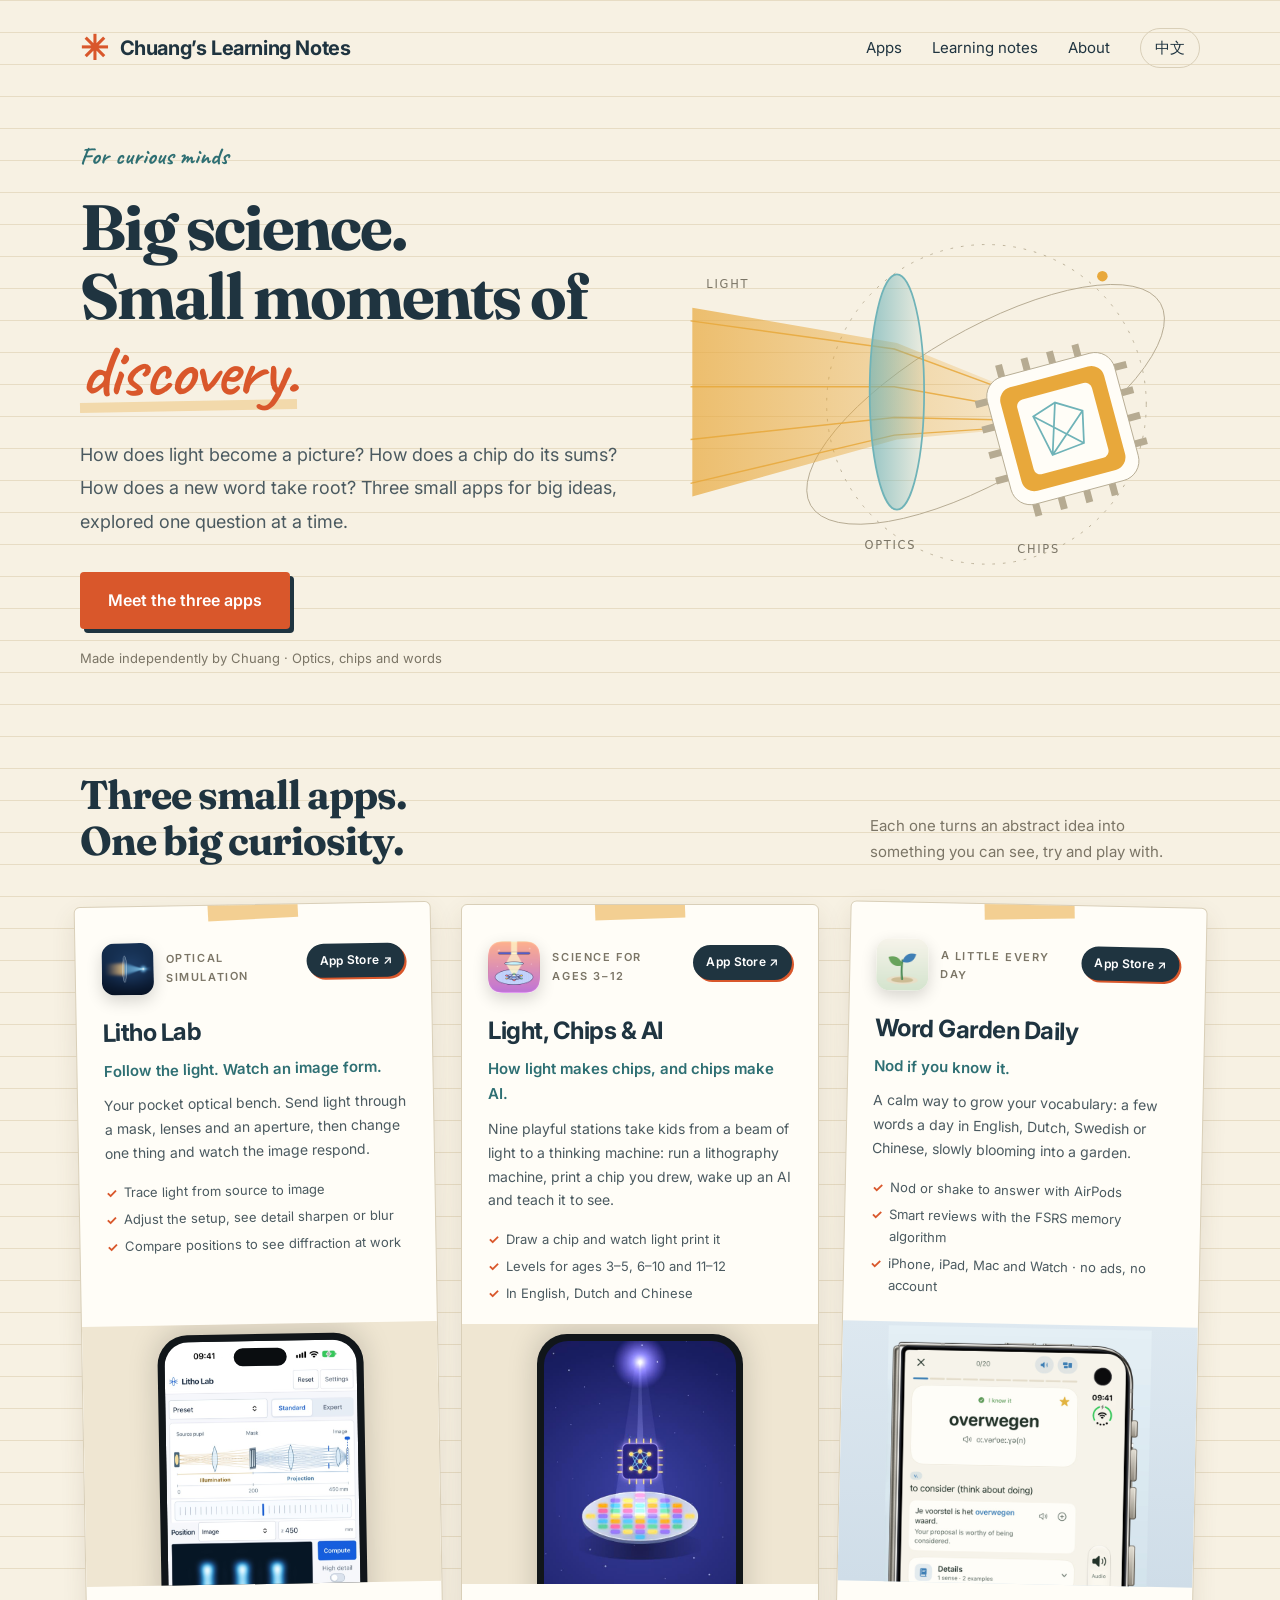
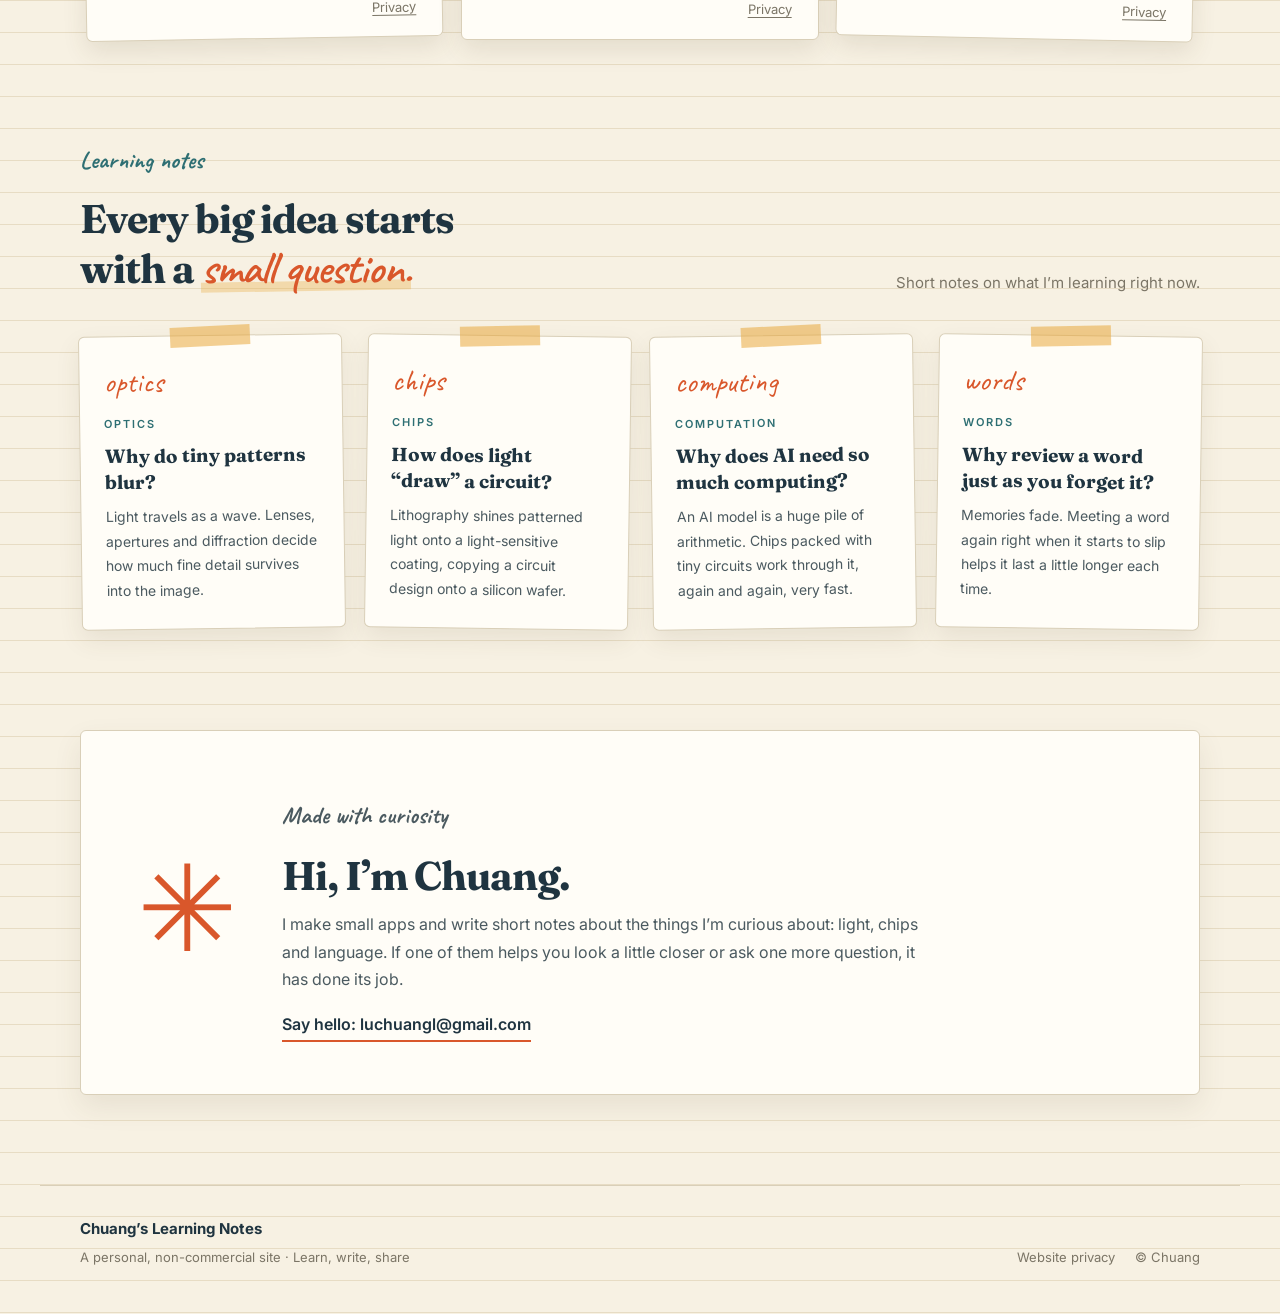
==== commit 49fb4658: "Homepage: App Store button at top-right of each app card Co-Authored-By: Claude Opus 5.5 <noreply@an" ====
--- a/en/index.html
+++ b/en/index.html
@@ -5,9 +5,9 @@
 <section class="wrap hero"><div><p class="eyebrow">For curious minds</p><h1>Big science.<br>Small moments of <span class="hl">discovery.</span></h1><p class="intro">How does light become a picture? How does a chip do its sums? How does a new word take root? Three small apps for big ideas, explored one question at a time.</p><a class="btn" href="#apps">Meet the three apps</a><p class="note">Made independently by Chuang · Optics, chips and words</p></div>
 <div class="art"><svg viewBox="0 0 600 470" role="img" aria-label="Concept illustration: light passes through a lens onto a chip"><defs><linearGradient id="b"><stop style="stop-color:var(--beam)" stop-opacity=".7"/><stop offset="1" style="stop-color:var(--beam)" stop-opacity=".03"/></linearGradient><linearGradient id="l"><stop style="stop-color:var(--lens)" stop-opacity=".7"/><stop offset="1" style="stop-color:var(--lens)" stop-opacity=".08"/></linearGradient></defs><circle cx="357" cy="235" r="182" fill="none" style="stroke:var(--stroke)" stroke-dasharray="3 9"/><ellipse cx="356" cy="235" rx="230" ry="85" transform="rotate(-30 356 235)" fill="none" style="stroke:var(--stroke)"/><path class="beamp" d="M22 125L255 165L477 255L255 275L22 340Z" fill="url(#b)"/><g fill="none" style="stroke:var(--beam)" stroke-width="1.6" opacity=".85"><path d="M20 140L252 172L478 255M20 215L252 215L478 255M20 325L252 270L478 255M20 275L252 250L478 255"/></g><ellipse cx="255" cy="221" rx="31" ry="134" fill="url(#l)" style="stroke:var(--lens)" stroke-width="2"/><g transform="translate(385 199) rotate(-15 70 70)"><rect x="-14" y="-14" width="150" height="150" rx="23" style="fill:var(--card);stroke:var(--stroke)"/><g style="stroke:var(--stroke)" stroke-width="8"><path d="M9 -28V-14M39 -28V-14M69 -28V-14M99 -28V-14M9 136V150M39 136V150M69 136V150M99 136V150M-28 9H-14M-28 39H-14M-28 69H-14M-28 99H-14M136 9H150M136 39H150M136 69H150M136 99H150"/></g><rect width="122" height="122" rx="15" style="fill:var(--beam)"/><rect x="17" y="17" width="88" height="88" rx="8" style="fill:var(--card)"/><g style="stroke:var(--lens)" fill="none" stroke-width="2"><path d="M32 39L60 30L88 47L80 83L42 87Z M32 39L80 83M60 30L42 87M88 47L42 87"/></g></g><g style="fill:var(--muted)" font-family="system-ui,sans-serif" font-size="13" letter-spacing="2"><text x="38" y="102">LIGHT</text><text x="218" y="400">OPTICS</text><text x="392" y="404">CHIPS</text></g><circle cx="489" cy="89" r="6" style="fill:var(--beam)"/></svg></div></section>
 <section id="apps" class="wrap apps"><div class="sh"><h2>Three small apps.<br>One big curiosity.</h2><p>Each one turns an abstract idea into something you can see, try and play with.</p></div><div class="grid">
-<article class="card"><div class="top"><div class="head"><img src="/assets/litho-icon.png" width="52" height="52" alt="Litho Lab icon">OPTICAL SIMULATION</div><h3>Litho Lab</h3><p class="tag">Follow the light. Watch an image form.</p><p class="d">Your pocket optical bench. Send light through a mask, lenses and an aperture, then change one thing and watch the image respond.</p><ul class="mini"><li>Trace light from source to image</li><li>Adjust the setup, see detail sharpen or blur</li><li>Compare positions to see diffraction at work</li></ul></div><div class="shot"><div class="ph-frame island"><img src="/assets/litho-screen.jpg" alt="Litho Lab screen: an optical path from light source to image" loading="lazy"></div></div><div class="foot"><a href="https://apps.apple.com/us/app/id6823376193">View on the App Store →</a><a href="/litho-privacy.html">Privacy</a></div></article>
-<article class="card"><div class="top"><div class="head"><img src="/assets/chips-icon.png" width="52" height="52" alt="Light, Chips &amp; AI icon">SCIENCE FOR AGES 3–12</div><h3>Light, Chips &amp; AI</h3><p class="tag">How light makes chips, and chips make AI.</p><p class="d">Nine playful stations take kids from a beam of light to a thinking machine: run a lithography machine, print a chip you drew, wake up an AI and teach it to see.</p><ul class="mini"><li>Draw a chip and watch light print it</li><li>Levels for ages 3–5, 6–10 and 11–12</li><li>In English, Dutch and Chinese</li></ul></div><div class="shot"><div class="ph-frame"><img src="/assets/chips-glow.jpg" alt="Light, Chips &amp; AI start screen: a beam of light shining onto a chip and a glowing wafer" loading="lazy"></div></div><div class="foot"><a href="https://apps.apple.com/us/app/id6832295147">View on the App Store →</a><a href="/light-chips-ai/privacy/">Privacy</a></div></article>
-<article class="card"><div class="top"><div class="head"><img src="/assets/wg-icon.png" width="52" height="52" alt="Word Garden Daily icon">A LITTLE EVERY DAY</div><h3>Word Garden Daily</h3><p class="tag">Nod if you know it.</p><p class="d">A calm way to grow your vocabulary: a few words a day in English, Dutch, Swedish or Chinese, slowly blooming into a garden.</p><ul class="mini"><li>Nod or shake to answer with AirPods</li><li>Smart reviews with the FSRS memory algorithm</li><li>iPhone, iPad, Mac and Watch · no ads, no account</li></ul></div><div class="shot duo"><img src="/assets/wg-duo-en.jpg" alt="Word Garden Daily on the iPhone Duo cover screen: a Dutch study card" loading="lazy"></div><div class="foot"><a href="https://apps.apple.com/us/app/id6821732641">View on the App Store →</a><a href="https://wordgarden.nl/privacy.html">Privacy</a></div></article>
+<article class="card"><div class="top"><div class="head"><img src="/assets/litho-icon.png" width="52" height="52" alt="Litho Lab icon"><span class="kick">OPTICAL SIMULATION</span><a class="get" href="https://apps.apple.com/us/app/id6823376193">App Store ↗</a></div><h3>Litho Lab</h3><p class="tag">Follow the light. Watch an image form.</p><p class="d">Your pocket optical bench. Send light through a mask, lenses and an aperture, then change one thing and watch the image respond.</p><ul class="mini"><li>Trace light from source to image</li><li>Adjust the setup, see detail sharpen or blur</li><li>Compare positions to see diffraction at work</li></ul></div><div class="shot"><div class="ph-frame island"><img src="/assets/litho-screen.jpg" alt="Litho Lab screen: an optical path from light source to image" loading="lazy"></div></div><div class="foot"><a href="/litho-privacy.html">Privacy</a></div></article>
+<article class="card"><div class="top"><div class="head"><img src="/assets/chips-icon.png" width="52" height="52" alt="Light, Chips &amp; AI icon"><span class="kick">SCIENCE FOR AGES 3–12</span><a class="get" href="https://apps.apple.com/us/app/id6832295147">App Store ↗</a></div><h3>Light, Chips &amp; AI</h3><p class="tag">How light makes chips, and chips make AI.</p><p class="d">Nine playful stations take kids from a beam of light to a thinking machine: run a lithography machine, print a chip you drew, wake up an AI and teach it to see.</p><ul class="mini"><li>Draw a chip and watch light print it</li><li>Levels for ages 3–5, 6–10 and 11–12</li><li>In English, Dutch and Chinese</li></ul></div><div class="shot"><div class="ph-frame"><img src="/assets/chips-glow.jpg" alt="Light, Chips &amp; AI start screen: a beam of light shining onto a chip and a glowing wafer" loading="lazy"></div></div><div class="foot"><a href="/light-chips-ai/privacy/">Privacy</a></div></article>
+<article class="card"><div class="top"><div class="head"><img src="/assets/wg-icon.png" width="52" height="52" alt="Word Garden Daily icon"><span class="kick">A LITTLE EVERY DAY</span><a class="get" href="https://apps.apple.com/us/app/id6821732641">App Store ↗</a></div><h3>Word Garden Daily</h3><p class="tag">Nod if you know it.</p><p class="d">A calm way to grow your vocabulary: a few words a day in English, Dutch, Swedish or Chinese, slowly blooming into a garden.</p><ul class="mini"><li>Nod or shake to answer with AirPods</li><li>Smart reviews with the FSRS memory algorithm</li><li>iPhone, iPad, Mac and Watch · no ads, no account</li></ul></div><div class="shot duo"><img src="/assets/wg-duo-en.jpg" alt="Word Garden Daily on the iPhone Duo cover screen: a Dutch study card" loading="lazy"></div><div class="foot"><a href="https://wordgarden.nl/privacy.html">Privacy</a></div></article>
 </div></section>
 <section id="notes" class="wrap notes"><div class="sh"><div><p class="eyebrow">Learning notes</p><h2>Every big idea starts<br>with a <span class="hl">small question.</span></h2></div><p>Short notes on what I’m learning right now.</p></div><div class="ngrid"><article class="ncard"><div class="ic">optics</div><small>OPTICS</small><h3>Why do tiny patterns blur?</h3><p>Light travels as a wave. Lenses, apertures and diffraction decide how much fine detail survives into the image.</p></article><article class="ncard"><div class="ic">chips</div><small>CHIPS</small><h3>How does light “draw” a circuit?</h3><p>Lithography shines patterned light onto a light-sensitive coating, copying a circuit design onto a silicon wafer.</p></article><article class="ncard"><div class="ic">computing</div><small>COMPUTATION</small><h3>Why does AI need so much computing?</h3><p>An AI model is a huge pile of arithmetic. Chips packed with tiny circuits work through it, again and again, very fast.</p></article><article class="ncard"><div class="ic">words</div><small>WORDS</small><h3>Why review a word just as you forget it?</h3><p>Memories fade. Meeting a word again right when it starts to slip helps it last a little longer each time.</p></article></div></section>
 <section id="about" class="wrap"><div class="about"><span class="big" aria-hidden="true">✳</span><div><p class="eyebrow">Made with curiosity</p><h2>Hi, I’m Chuang.</h2><p>I make small apps and write short notes about the things I’m curious about: light, chips and language. If one of them helps you look a little closer or ask one more question, it has done its job.</p><a class="mail" href="mailto:luchuangl@gmail.com">Say hello: luchuangl@gmail.com</a></div></div></section>
--- a/home.css
+++ b/home.css
@@ -34,7 +34,8 @@
 .ph-frame{position:relative;width:58%;background:#11161a;padding:7px 7px 0;border-radius:30px 30px 0 0;box-shadow:0 -4px 30px rgba(0,0,0,.18);overflow:hidden;align-self:flex-start}.ph-frame img{width:100%;border-radius:24px 24px 0 0}
 .ph-frame.island:after{content:"";position:absolute;top:14px;left:50%;transform:translateX(-50%);width:26%;height:18px;border-radius:999px;background:#0a0d10}
 .shot.duo{padding-top:4px;background:linear-gradient(180deg,#dde8f0,#cfdde8)}.shot.duo img{width:74%;object-fit:cover;object-position:top;align-self:flex-start}
-.foot{padding:16px 26px 20px;display:flex;justify-content:space-between;align-items:center;gap:12px;font-size:13px;font-weight:600;color:var(--accent2)}.foot a:hover{text-decoration:underline}.foot a+a{font-weight:500;color:var(--muted);text-decoration:underline;text-underline-offset:3px}
+.kick{flex:1;min-width:0}.get{flex:none;white-space:nowrap;align-self:flex-start;margin-top:4px;padding:7px 13px;border-radius:999px;background:var(--ink);color:#fff;font-size:12px;letter-spacing:.3px;font-weight:600;box-shadow:2px 2px 0 var(--accent);transition:transform .15s}.get:hover{transform:translate(-1px,-1px)}
+.foot{padding:14px 26px 18px;display:flex;justify-content:flex-end;font-size:13px}.foot a{color:var(--muted);text-decoration:underline;text-underline-offset:3px}.foot a:hover{color:var(--accent)}
 .notes{padding-bottom:100px}.ngrid{display:grid;grid-template-columns:repeat(4,1fr);gap:22px}
 .ncard{position:relative;background:var(--card);border:1px solid var(--line);border-radius:6px;padding:30px 24px 26px;box-shadow:0 10px 24px #5a4a2a18}
 .ncard:nth-child(odd){transform:rotate(-.8deg)}.ncard:nth-child(even){transform:rotate(.8deg)}
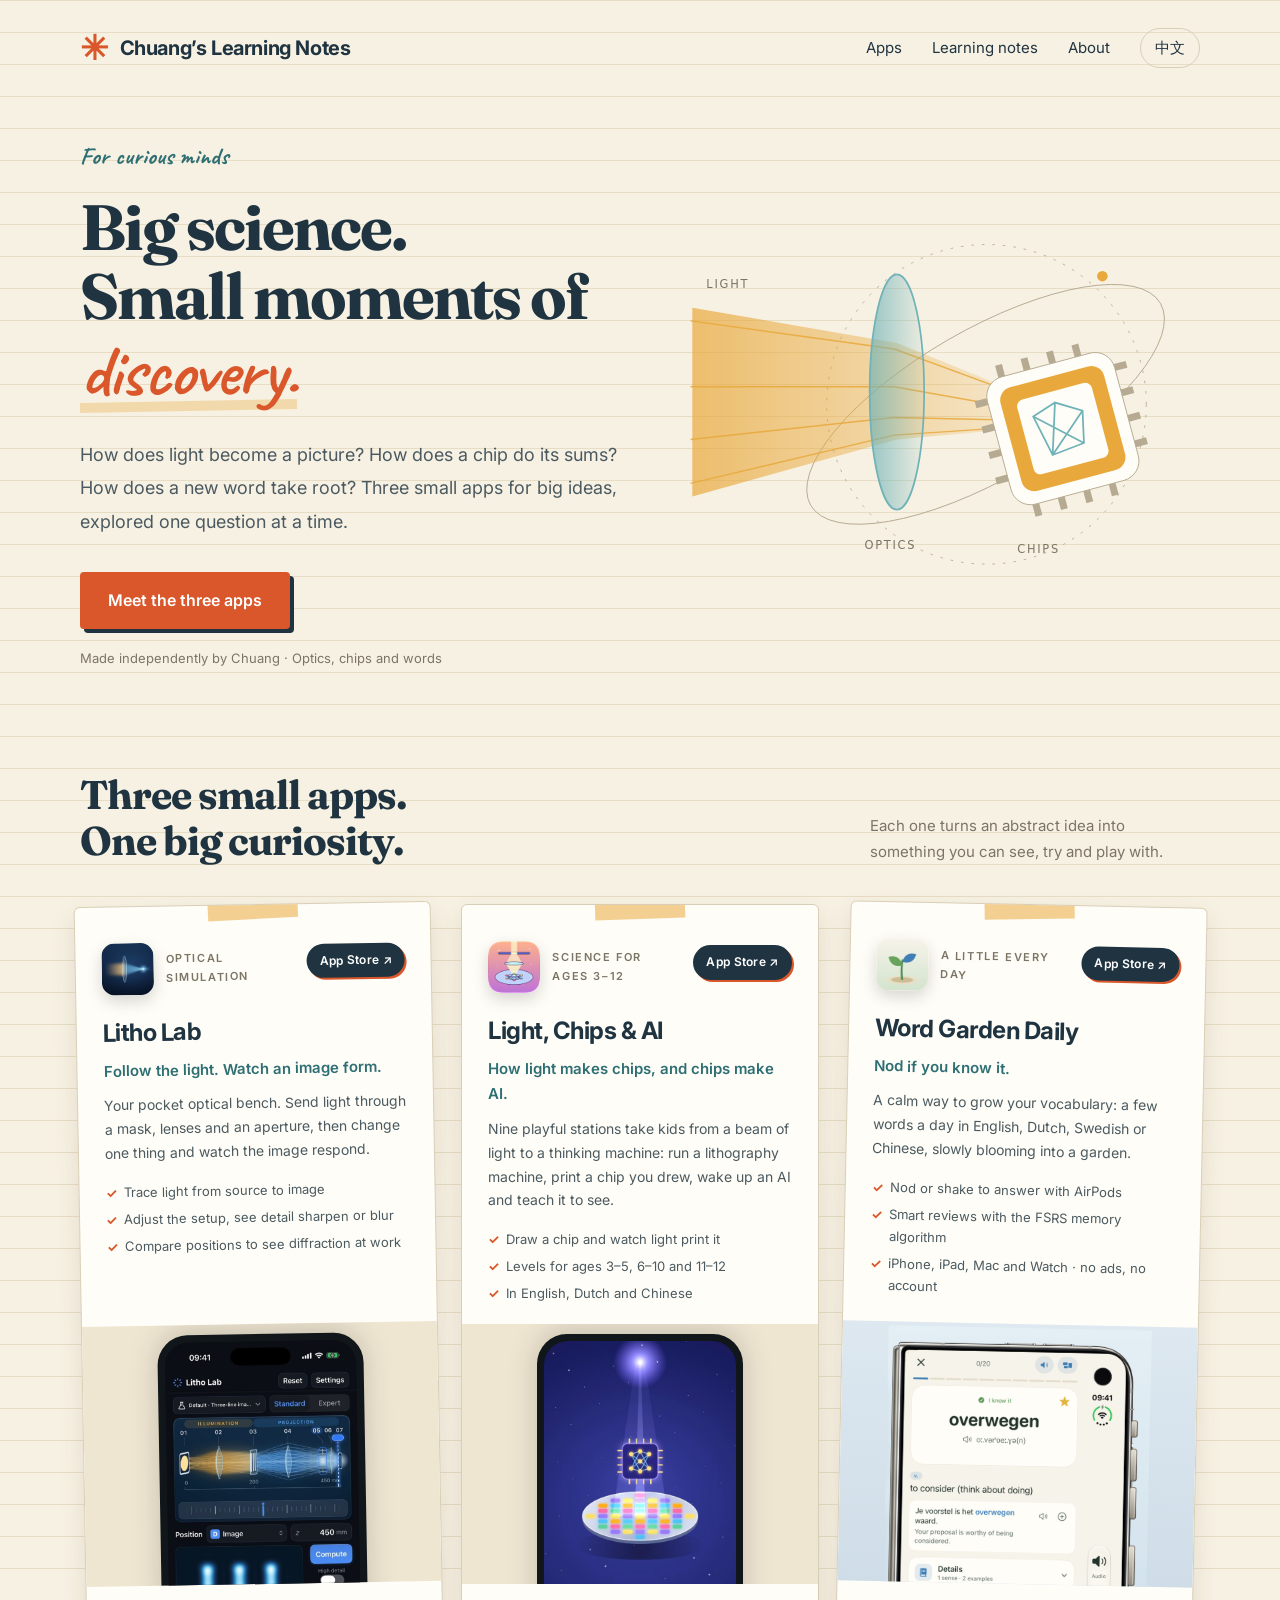
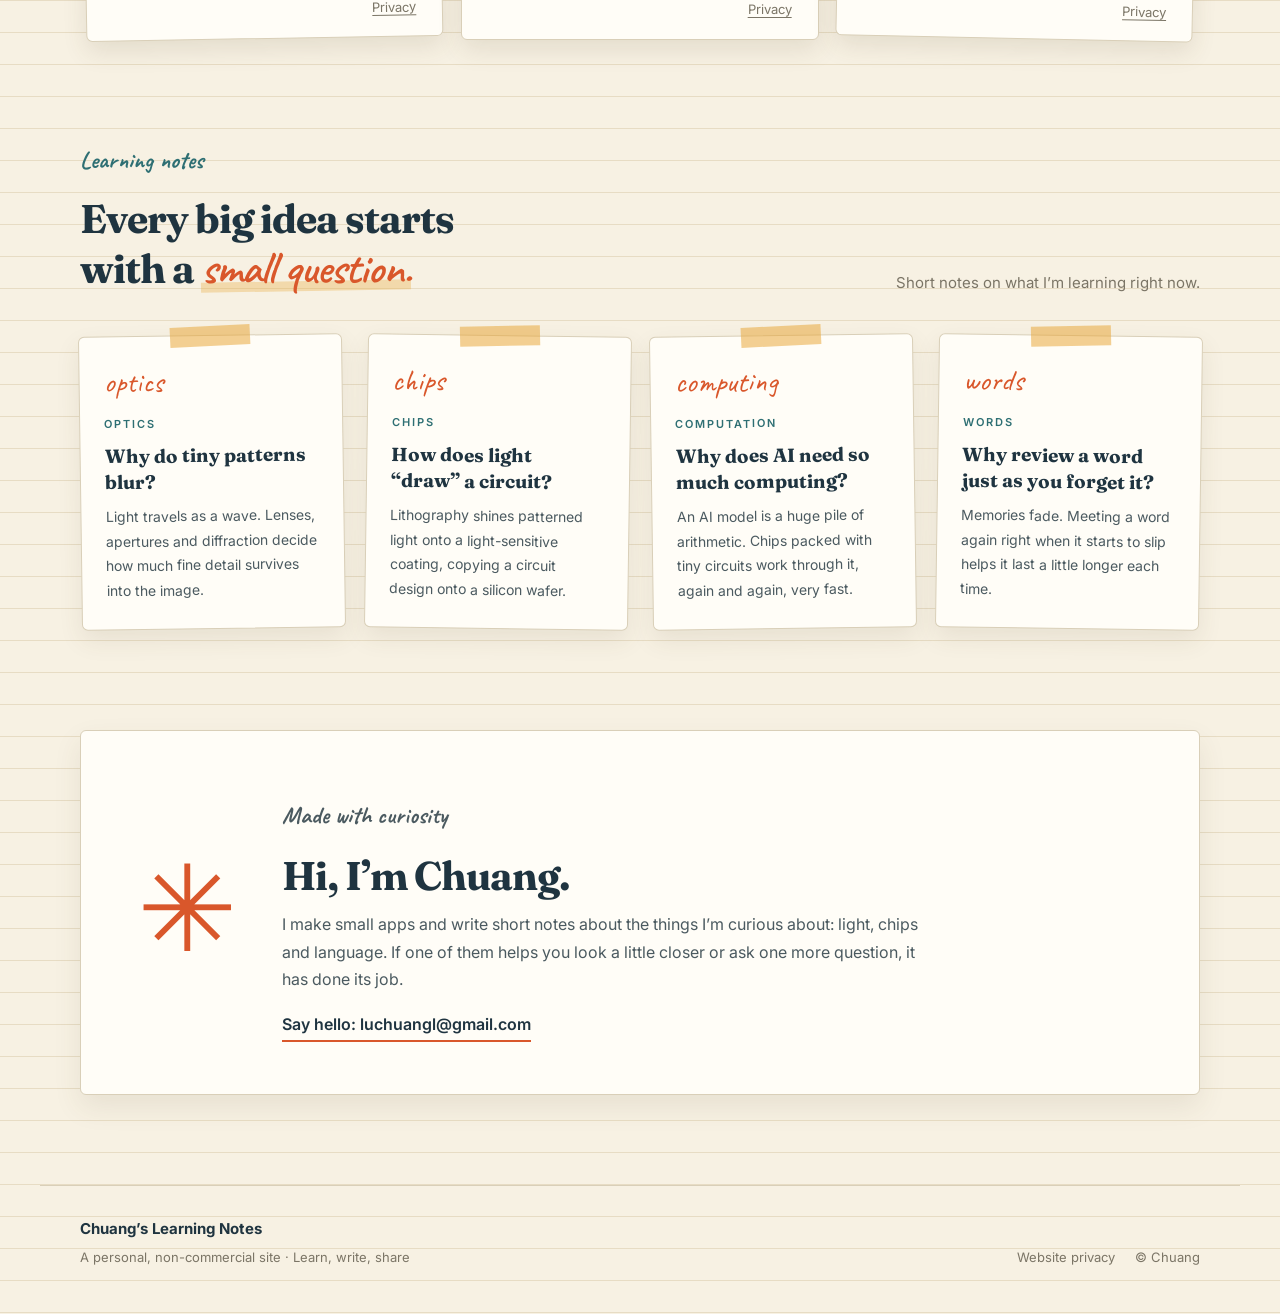
==== commit 17599179: "Home: Litho Lab card uses night-theme screenshot Co-Authored-By: Claude Opus 5.5 <noreply@anthropic." ====
--- a/en/index.html
+++ b/en/index.html
@@ -5,7 +5,7 @@
 <section class="wrap hero"><div><p class="eyebrow">For curious minds</p><h1>Big science.<br>Small moments of <span class="hl">discovery.</span></h1><p class="intro">How does light become a picture? How does a chip do its sums? How does a new word take root? Three small apps for big ideas, explored one question at a time.</p><a class="btn" href="#apps">Meet the three apps</a><p class="note">Made independently by Chuang · Optics, chips and words</p></div>
 <div class="art"><svg viewBox="0 0 600 470" role="img" aria-label="Concept illustration: light passes through a lens onto a chip"><defs><linearGradient id="b"><stop style="stop-color:var(--beam)" stop-opacity=".7"/><stop offset="1" style="stop-color:var(--beam)" stop-opacity=".03"/></linearGradient><linearGradient id="l"><stop style="stop-color:var(--lens)" stop-opacity=".7"/><stop offset="1" style="stop-color:var(--lens)" stop-opacity=".08"/></linearGradient></defs><circle cx="357" cy="235" r="182" fill="none" style="stroke:var(--stroke)" stroke-dasharray="3 9"/><ellipse cx="356" cy="235" rx="230" ry="85" transform="rotate(-30 356 235)" fill="none" style="stroke:var(--stroke)"/><path class="beamp" d="M22 125L255 165L477 255L255 275L22 340Z" fill="url(#b)"/><g fill="none" style="stroke:var(--beam)" stroke-width="1.6" opacity=".85"><path d="M20 140L252 172L478 255M20 215L252 215L478 255M20 325L252 270L478 255M20 275L252 250L478 255"/></g><ellipse cx="255" cy="221" rx="31" ry="134" fill="url(#l)" style="stroke:var(--lens)" stroke-width="2"/><g transform="translate(385 199) rotate(-15 70 70)"><rect x="-14" y="-14" width="150" height="150" rx="23" style="fill:var(--card);stroke:var(--stroke)"/><g style="stroke:var(--stroke)" stroke-width="8"><path d="M9 -28V-14M39 -28V-14M69 -28V-14M99 -28V-14M9 136V150M39 136V150M69 136V150M99 136V150M-28 9H-14M-28 39H-14M-28 69H-14M-28 99H-14M136 9H150M136 39H150M136 69H150M136 99H150"/></g><rect width="122" height="122" rx="15" style="fill:var(--beam)"/><rect x="17" y="17" width="88" height="88" rx="8" style="fill:var(--card)"/><g style="stroke:var(--lens)" fill="none" stroke-width="2"><path d="M32 39L60 30L88 47L80 83L42 87Z M32 39L80 83M60 30L42 87M88 47L42 87"/></g></g><g style="fill:var(--muted)" font-family="system-ui,sans-serif" font-size="13" letter-spacing="2"><text x="38" y="102">LIGHT</text><text x="218" y="400">OPTICS</text><text x="392" y="404">CHIPS</text></g><circle cx="489" cy="89" r="6" style="fill:var(--beam)"/></svg></div></section>
 <section id="apps" class="wrap apps"><div class="sh"><h2>Three small apps.<br>One big curiosity.</h2><p>Each one turns an abstract idea into something you can see, try and play with.</p></div><div class="grid">
-<article class="card"><div class="top"><div class="head"><img src="/assets/litho-icon.png" width="52" height="52" alt="Litho Lab icon"><span class="kick">OPTICAL SIMULATION</span><a class="get" href="https://apps.apple.com/us/app/id6823376193">App Store ↗</a></div><h3>Litho Lab</h3><p class="tag">Follow the light. Watch an image form.</p><p class="d">Your pocket optical bench. Send light through a mask, lenses and an aperture, then change one thing and watch the image respond.</p><ul class="mini"><li>Trace light from source to image</li><li>Adjust the setup, see detail sharpen or blur</li><li>Compare positions to see diffraction at work</li></ul></div><div class="shot"><div class="ph-frame island"><img src="/assets/litho-screen.jpg" alt="Litho Lab screen: an optical path from light source to image" loading="lazy"></div></div><div class="foot"><a href="/litho-privacy.html">Privacy</a></div></article>
+<article class="card"><div class="top"><div class="head"><img src="/assets/litho-icon.png" width="52" height="52" alt="Litho Lab icon"><span class="kick">OPTICAL SIMULATION</span><a class="get" href="https://apps.apple.com/us/app/id6823376193">App Store ↗</a></div><h3>Litho Lab</h3><p class="tag">Follow the light. Watch an image form.</p><p class="d">Your pocket optical bench. Send light through a mask, lenses and an aperture, then change one thing and watch the image respond.</p><ul class="mini"><li>Trace light from source to image</li><li>Adjust the setup, see detail sharpen or blur</li><li>Compare positions to see diffraction at work</li></ul></div><div class="shot"><div class="ph-frame"><img src="/assets/litho-night.jpg" alt="Litho Lab screen: an optical path from light source to image" loading="lazy"></div></div><div class="foot"><a href="/litho-privacy.html">Privacy</a></div></article>
 <article class="card"><div class="top"><div class="head"><img src="/assets/chips-icon.png" width="52" height="52" alt="Light, Chips &amp; AI icon"><span class="kick">SCIENCE FOR AGES 3–12</span><a class="get" href="https://apps.apple.com/us/app/id6832295147">App Store ↗</a></div><h3>Light, Chips &amp; AI</h3><p class="tag">How light makes chips, and chips make AI.</p><p class="d">Nine playful stations take kids from a beam of light to a thinking machine: run a lithography machine, print a chip you drew, wake up an AI and teach it to see.</p><ul class="mini"><li>Draw a chip and watch light print it</li><li>Levels for ages 3–5, 6–10 and 11–12</li><li>In English, Dutch and Chinese</li></ul></div><div class="shot"><div class="ph-frame"><img src="/assets/chips-glow.jpg" alt="Light, Chips &amp; AI start screen: a beam of light shining onto a chip and a glowing wafer" loading="lazy"></div></div><div class="foot"><a href="/light-chips-ai/privacy/">Privacy</a></div></article>
 <article class="card"><div class="top"><div class="head"><img src="/assets/wg-icon.png" width="52" height="52" alt="Word Garden Daily icon"><span class="kick">A LITTLE EVERY DAY</span><a class="get" href="https://apps.apple.com/us/app/id6821732641">App Store ↗</a></div><h3>Word Garden Daily</h3><p class="tag">Nod if you know it.</p><p class="d">A calm way to grow your vocabulary: a few words a day in English, Dutch, Swedish or Chinese, slowly blooming into a garden.</p><ul class="mini"><li>Nod or shake to answer with AirPods</li><li>Smart reviews with the FSRS memory algorithm</li><li>iPhone, iPad, Mac and Watch · no ads, no account</li></ul></div><div class="shot duo"><img src="/assets/wg-duo-en.jpg" alt="Word Garden Daily on the iPhone Duo cover screen: a Dutch study card" loading="lazy"></div><div class="foot"><a href="https://wordgarden.nl/privacy.html">Privacy</a></div></article>
 </div></section>
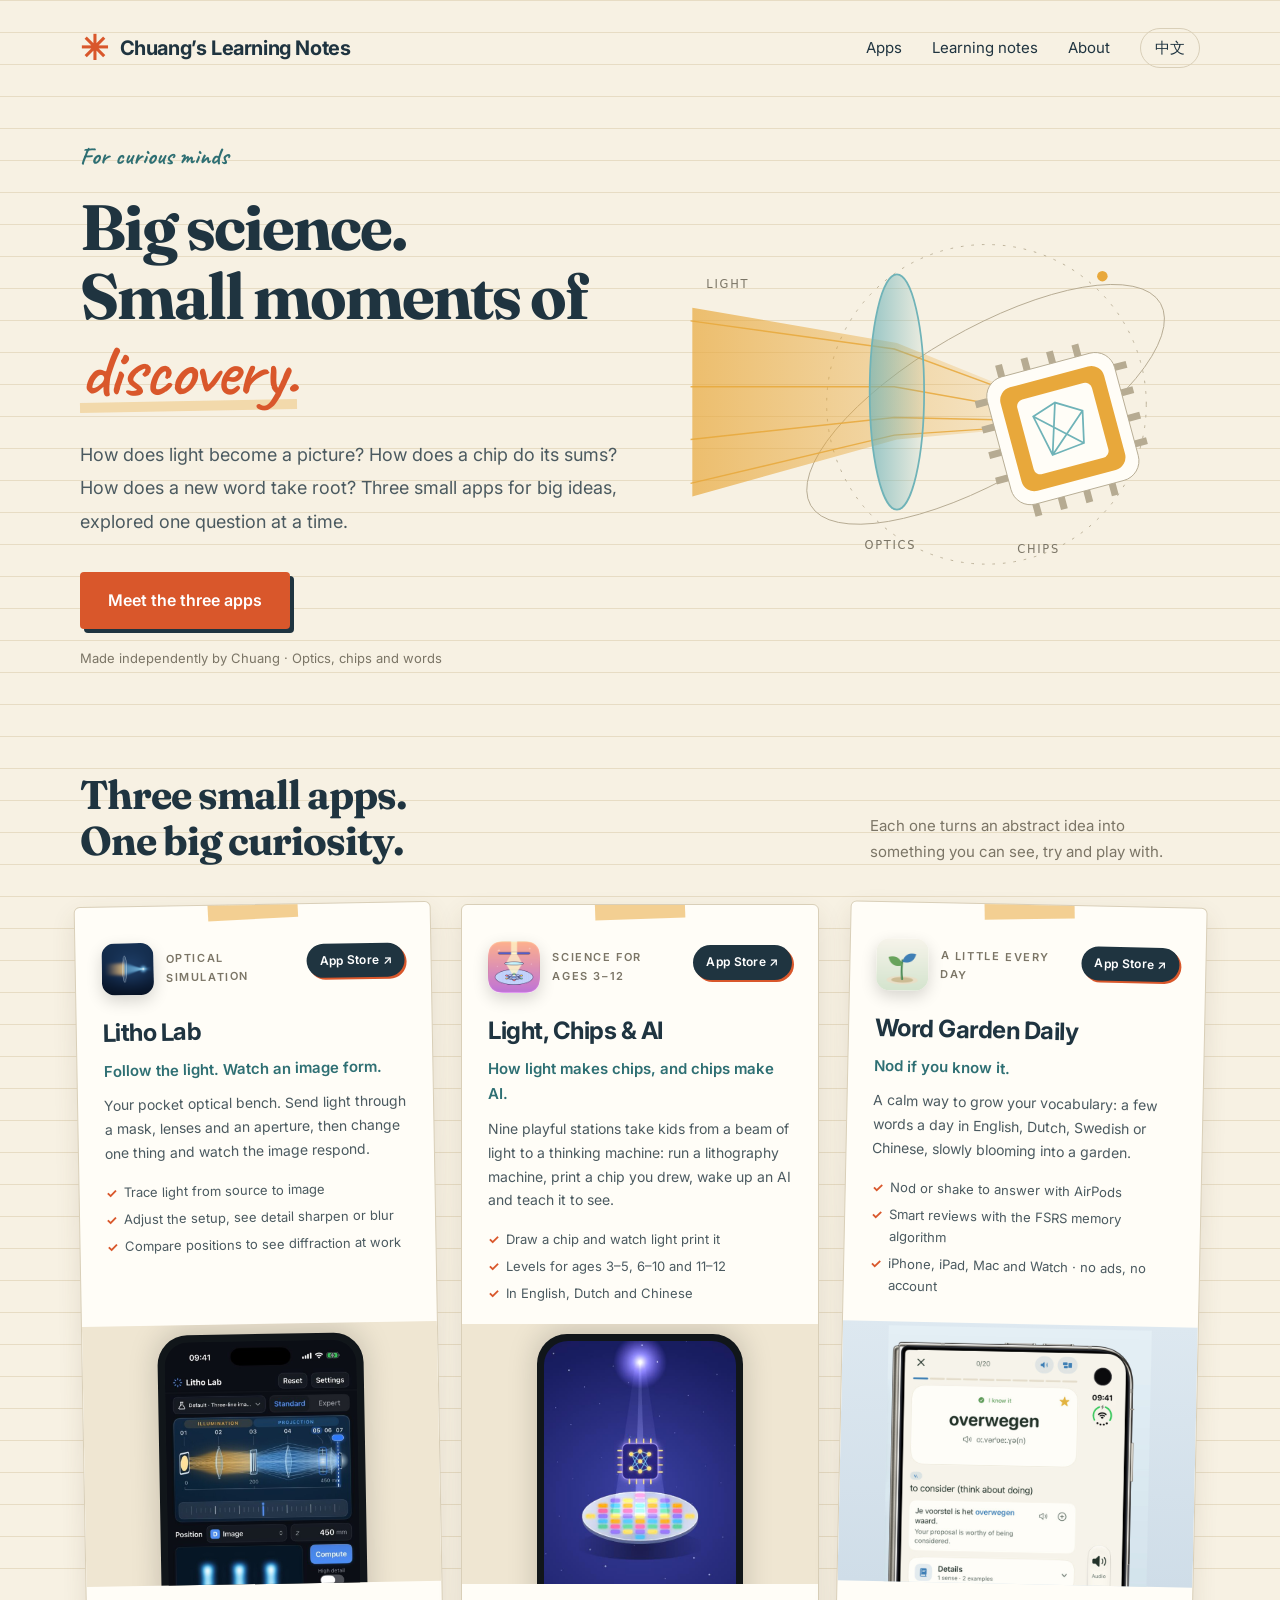
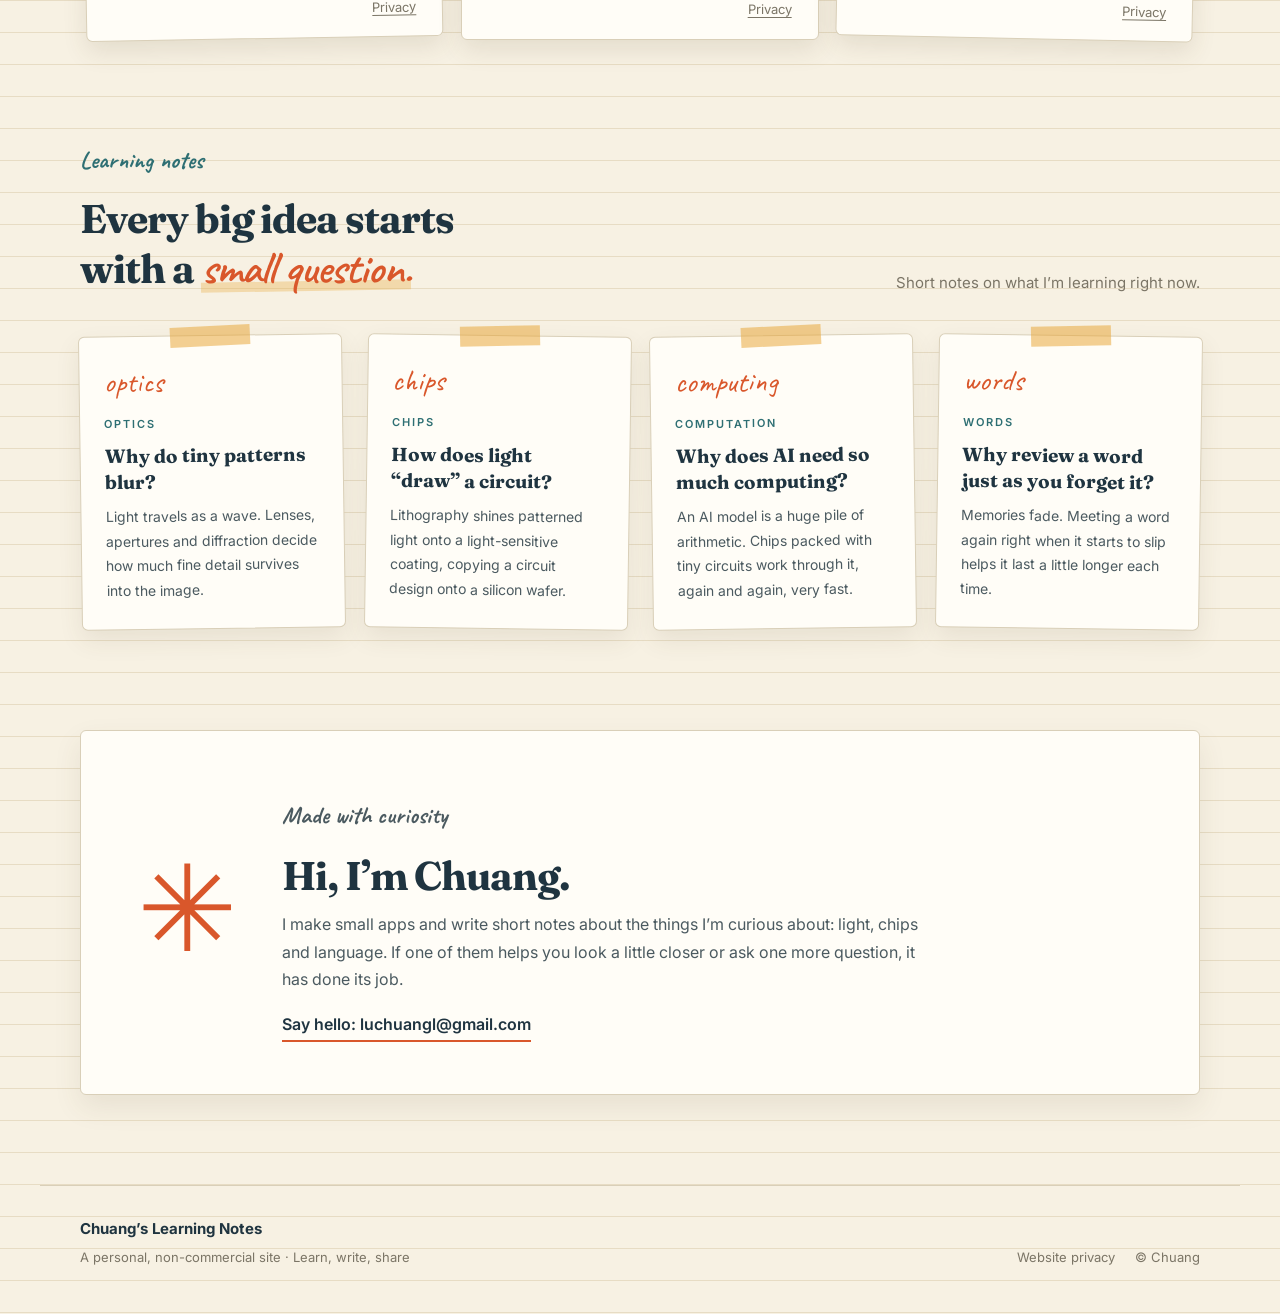
==== commit 4235753a: "Home: Word Garden Duo side buttons match Apple's official dimensions Co-Authored-By: Claude Opus 5.5" ====
--- a/en/index.html
+++ b/en/index.html
@@ -7,7 +7,7 @@
 <section id="apps" class="wrap apps"><div class="sh"><h2>Three small apps.<br>One big curiosity.</h2><p>Each one turns an abstract idea into something you can see, try and play with.</p></div><div class="grid">
 <article class="card"><div class="top"><div class="head"><img src="/assets/litho-icon.png" width="52" height="52" alt="Litho Lab icon"><span class="kick">OPTICAL SIMULATION</span><a class="get" href="https://apps.apple.com/us/app/id6823376193">App Store ↗</a></div><h3>Litho Lab</h3><p class="tag">Follow the light. Watch an image form.</p><p class="d">Your pocket optical bench. Send light through a mask, lenses and an aperture, then change one thing and watch the image respond.</p><ul class="mini"><li>Trace light from source to image</li><li>Adjust the setup, see detail sharpen or blur</li><li>Compare positions to see diffraction at work</li></ul></div><div class="shot"><div class="ph-frame"><img src="/assets/litho-night.jpg" alt="Litho Lab screen: an optical path from light source to image" loading="lazy"></div></div><div class="foot"><a href="/litho-privacy.html">Privacy</a></div></article>
 <article class="card"><div class="top"><div class="head"><img src="/assets/chips-icon.png" width="52" height="52" alt="Light, Chips &amp; AI icon"><span class="kick">SCIENCE FOR AGES 3–12</span><a class="get" href="https://apps.apple.com/us/app/id6832295147">App Store ↗</a></div><h3>Light, Chips &amp; AI</h3><p class="tag">How light makes chips, and chips make AI.</p><p class="d">Nine playful stations take kids from a beam of light to a thinking machine: run a lithography machine, print a chip you drew, wake up an AI and teach it to see.</p><ul class="mini"><li>Draw a chip and watch light print it</li><li>Levels for ages 3–5, 6–10 and 11–12</li><li>In English, Dutch and Chinese</li></ul></div><div class="shot"><div class="ph-frame"><img src="/assets/chips-glow.jpg" alt="Light, Chips &amp; AI start screen: a beam of light shining onto a chip and a glowing wafer" loading="lazy"></div></div><div class="foot"><a href="/light-chips-ai/privacy/">Privacy</a></div></article>
-<article class="card"><div class="top"><div class="head"><img src="/assets/wg-icon.png" width="52" height="52" alt="Word Garden Daily icon"><span class="kick">A LITTLE EVERY DAY</span><a class="get" href="https://apps.apple.com/us/app/id6821732641">App Store ↗</a></div><h3>Word Garden Daily</h3><p class="tag">Nod if you know it.</p><p class="d">A calm way to grow your vocabulary: a few words a day in English, Dutch, Swedish or Chinese, slowly blooming into a garden.</p><ul class="mini"><li>Nod or shake to answer with AirPods</li><li>Smart reviews with the FSRS memory algorithm</li><li>iPhone, iPad, Mac and Watch · no ads, no account</li></ul></div><div class="shot duo"><img src="/assets/wg-duo-en.jpg" alt="Word Garden Daily on the iPhone Duo cover screen: a Dutch study card" loading="lazy"></div><div class="foot"><a href="https://wordgarden.nl/privacy.html">Privacy</a></div></article>
+<article class="card"><div class="top"><div class="head"><img src="/assets/wg-icon.png" width="52" height="52" alt="Word Garden Daily icon"><span class="kick">A LITTLE EVERY DAY</span><a class="get" href="https://apps.apple.com/us/app/id6821732641">App Store ↗</a></div><h3>Word Garden Daily</h3><p class="tag">Nod if you know it.</p><p class="d">A calm way to grow your vocabulary: a few words a day in English, Dutch, Swedish or Chinese, slowly blooming into a garden.</p><ul class="mini"><li>Nod or shake to answer with AirPods</li><li>Smart reviews with the FSRS memory algorithm</li><li>iPhone, iPad, Mac and Watch · no ads, no account</li></ul></div><div class="shot duo"><img src="/assets/wg-duo2-en.jpg" alt="Word Garden Daily on the iPhone Duo cover screen: a Dutch study card" loading="lazy"></div><div class="foot"><a href="https://wordgarden.nl/privacy.html">Privacy</a></div></article>
 </div></section>
 <section id="notes" class="wrap notes"><div class="sh"><div><p class="eyebrow">Learning notes</p><h2>Every big idea starts<br>with a <span class="hl">small question.</span></h2></div><p>Short notes on what I’m learning right now.</p></div><div class="ngrid"><article class="ncard"><div class="ic">optics</div><small>OPTICS</small><h3>Why do tiny patterns blur?</h3><p>Light travels as a wave. Lenses, apertures and diffraction decide how much fine detail survives into the image.</p></article><article class="ncard"><div class="ic">chips</div><small>CHIPS</small><h3>How does light “draw” a circuit?</h3><p>Lithography shines patterned light onto a light-sensitive coating, copying a circuit design onto a silicon wafer.</p></article><article class="ncard"><div class="ic">computing</div><small>COMPUTATION</small><h3>Why does AI need so much computing?</h3><p>An AI model is a huge pile of arithmetic. Chips packed with tiny circuits work through it, again and again, very fast.</p></article><article class="ncard"><div class="ic">words</div><small>WORDS</small><h3>Why review a word just as you forget it?</h3><p>Memories fade. Meeting a word again right when it starts to slip helps it last a little longer each time.</p></article></div></section>
 <section id="about" class="wrap"><div class="about"><span class="big" aria-hidden="true">✳</span><div><p class="eyebrow">Made with curiosity</p><h2>Hi, I’m Chuang.</h2><p>I make small apps and write short notes about the things I’m curious about: light, chips and language. If one of them helps you look a little closer or ask one more question, it has done its job.</p><a class="mail" href="mailto:luchuangl@gmail.com">Say hello: luchuangl@gmail.com</a></div></div></section>
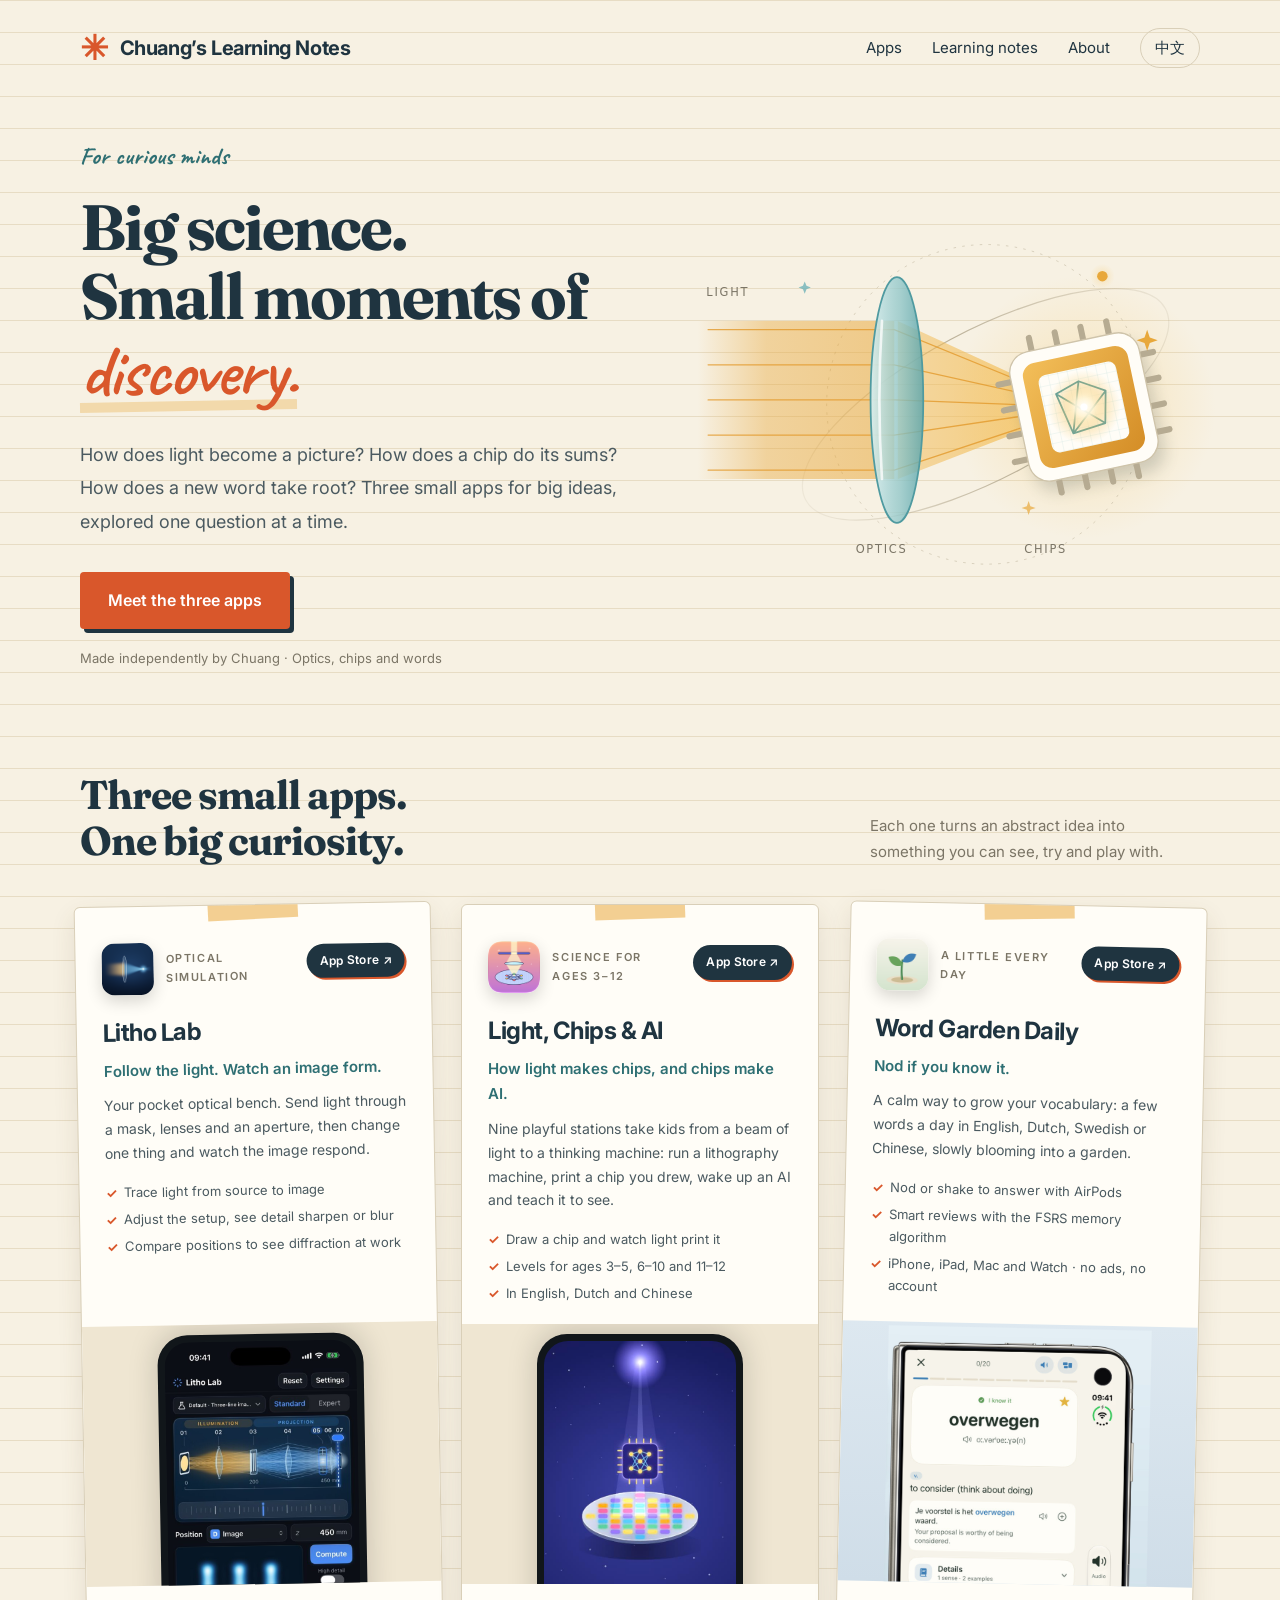
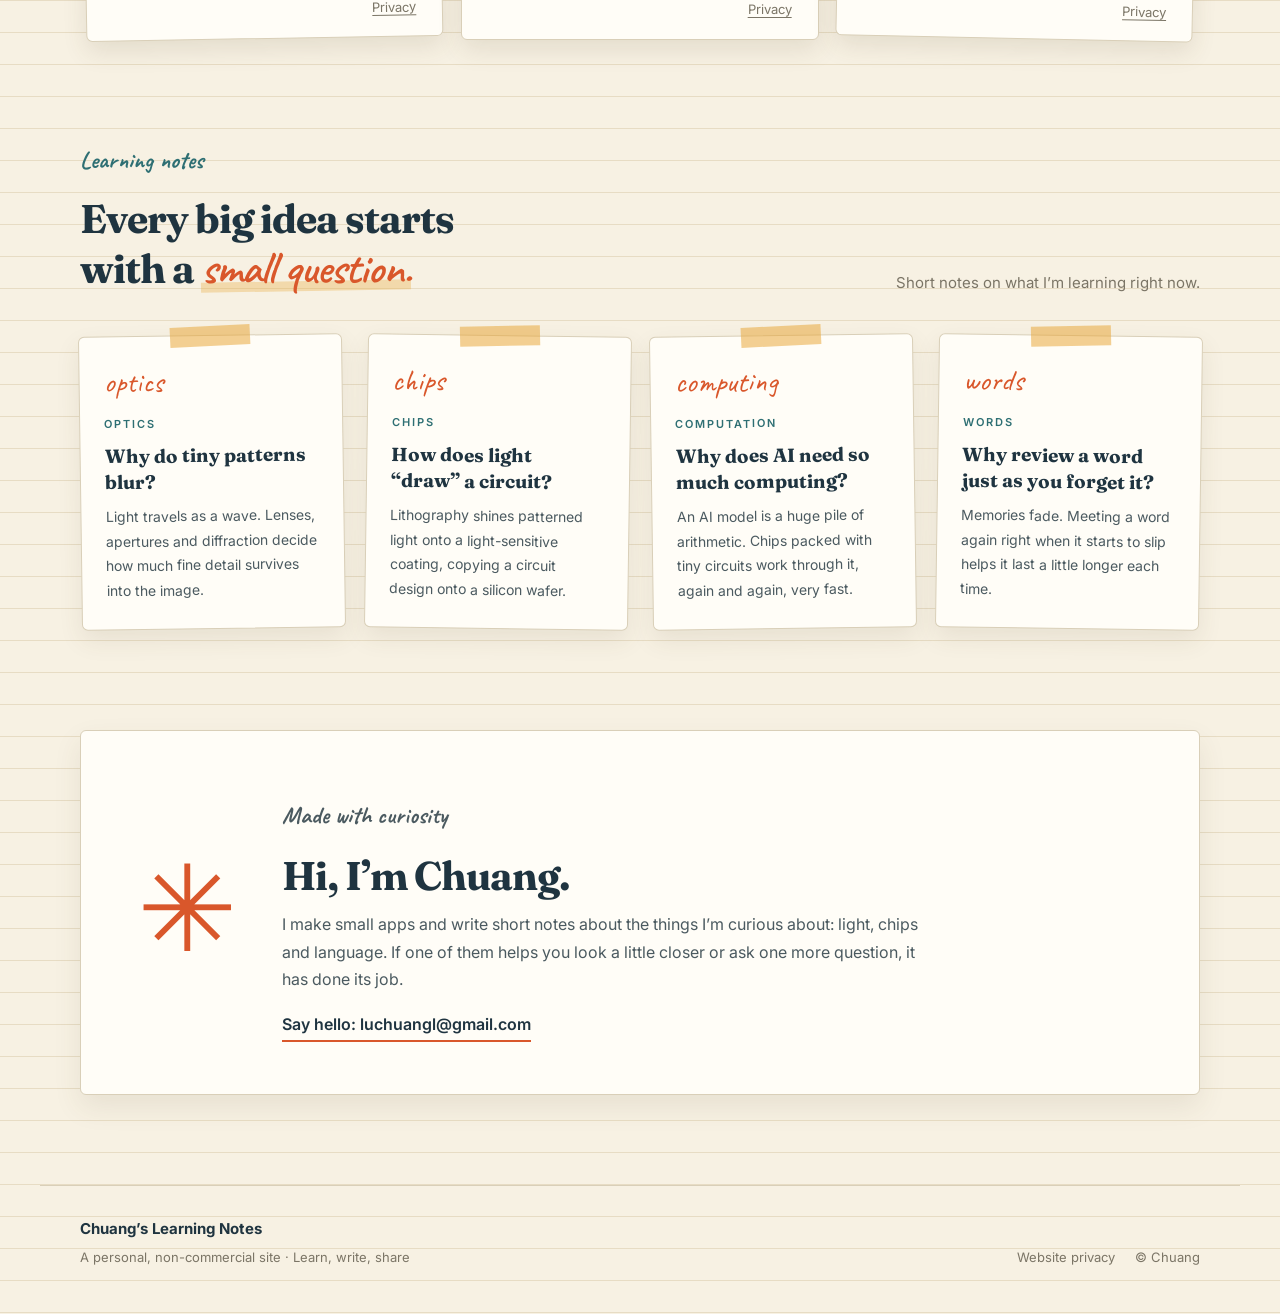
==== commit 754d3bbb: "Home: refined hero illustration (lens focuses light onto chip) Co-Authored-By: Claude Opus 5.5 <nore" ====
--- a/en/index.html
+++ b/en/index.html
@@ -3,7 +3,7 @@
 <body><header class="wrap nav"><a class="brand" href="/en/" aria-label="Chuang’s Learning Notes home"><span class="mark" aria-hidden="true">✳</span>Chuang’s Learning Notes</a><nav aria-label="Main navigation"><a href="#apps">Apps</a><a href="#notes">Learning notes</a><a href="#about">About</a><a class="lang" href="/" lang="zh-CN" hreflang="zh-CN" aria-label="切换至中文">中文</a></nav></header>
 <main>
 <section class="wrap hero"><div><p class="eyebrow">For curious minds</p><h1>Big science.<br>Small moments of <span class="hl">discovery.</span></h1><p class="intro">How does light become a picture? How does a chip do its sums? How does a new word take root? Three small apps for big ideas, explored one question at a time.</p><a class="btn" href="#apps">Meet the three apps</a><p class="note">Made independently by Chuang · Optics, chips and words</p></div>
-<div class="art"><svg viewBox="0 0 600 470" role="img" aria-label="Concept illustration: light passes through a lens onto a chip"><defs><linearGradient id="b"><stop style="stop-color:var(--beam)" stop-opacity=".7"/><stop offset="1" style="stop-color:var(--beam)" stop-opacity=".03"/></linearGradient><linearGradient id="l"><stop style="stop-color:var(--lens)" stop-opacity=".7"/><stop offset="1" style="stop-color:var(--lens)" stop-opacity=".08"/></linearGradient></defs><circle cx="357" cy="235" r="182" fill="none" style="stroke:var(--stroke)" stroke-dasharray="3 9"/><ellipse cx="356" cy="235" rx="230" ry="85" transform="rotate(-30 356 235)" fill="none" style="stroke:var(--stroke)"/><path class="beamp" d="M22 125L255 165L477 255L255 275L22 340Z" fill="url(#b)"/><g fill="none" style="stroke:var(--beam)" stroke-width="1.6" opacity=".85"><path d="M20 140L252 172L478 255M20 215L252 215L478 255M20 325L252 270L478 255M20 275L252 250L478 255"/></g><ellipse cx="255" cy="221" rx="31" ry="134" fill="url(#l)" style="stroke:var(--lens)" stroke-width="2"/><g transform="translate(385 199) rotate(-15 70 70)"><rect x="-14" y="-14" width="150" height="150" rx="23" style="fill:var(--card);stroke:var(--stroke)"/><g style="stroke:var(--stroke)" stroke-width="8"><path d="M9 -28V-14M39 -28V-14M69 -28V-14M99 -28V-14M9 136V150M39 136V150M69 136V150M99 136V150M-28 9H-14M-28 39H-14M-28 69H-14M-28 99H-14M136 9H150M136 39H150M136 69H150M136 99H150"/></g><rect width="122" height="122" rx="15" style="fill:var(--beam)"/><rect x="17" y="17" width="88" height="88" rx="8" style="fill:var(--card)"/><g style="stroke:var(--lens)" fill="none" stroke-width="2"><path d="M32 39L60 30L88 47L80 83L42 87Z M32 39L80 83M60 30L42 87M88 47L42 87"/></g></g><g style="fill:var(--muted)" font-family="system-ui,sans-serif" font-size="13" letter-spacing="2"><text x="38" y="102">LIGHT</text><text x="218" y="400">OPTICS</text><text x="392" y="404">CHIPS</text></g><circle cx="489" cy="89" r="6" style="fill:var(--beam)"/></svg></div></section>
+<div class="art"><svg viewBox="0 0 600 470" role="img" aria-label="Concept illustration: light passes through a lens onto a chip"><defs><linearGradient id="hin" x1="0" x2="1"><stop offset="0" stop-color="#e8a83b" stop-opacity="0"/><stop offset=".35" stop-color="#e8a83b" stop-opacity=".42"/><stop offset="1" stop-color="#e8a83b" stop-opacity=".55"/></linearGradient><linearGradient id="hout" x1="0" x2="1"><stop offset="0" stop-color="#f0b54a" stop-opacity=".42"/><stop offset="1" stop-color="#f6c766" stop-opacity=".9"/></linearGradient><linearGradient id="hlens" x1="0" x2="1"><stop offset="0" stop-color="#d9eeee" stop-opacity=".95"/><stop offset=".55" stop-color="#8cc5c8" stop-opacity=".75"/><stop offset="1" stop-color="#5ea6ab" stop-opacity=".85"/></linearGradient><linearGradient id="hgold" x1="0" y1="0" x2="1" y2="1"><stop offset="0" stop-color="#f3bf5a"/><stop offset="1" stop-color="#d48d26"/></linearGradient><linearGradient id="horbit" x1="0" x2="1"><stop offset="0" stop-color="#b6ab92" stop-opacity=".15"/><stop offset=".5" stop-color="#b6ab92" stop-opacity=".9"/><stop offset="1" stop-color="#b6ab92" stop-opacity=".2"/></linearGradient><radialGradient id="hglow"><stop offset="0" stop-color="#fff" stop-opacity="1"/><stop offset=".25" stop-color="#fff3d1" stop-opacity=".9"/><stop offset=".6" stop-color="#f6c766" stop-opacity=".35"/><stop offset="1" stop-color="#f6c766" stop-opacity="0"/></radialGradient><radialGradient id="hhalo"><stop offset="0" stop-color="#f6c766" stop-opacity=".35"/><stop offset="1" stop-color="#f6c766" stop-opacity="0"/></radialGradient><pattern id="hgrid" width="11" height="11" patternUnits="userSpaceOnUse"><path d="M11 0H0V11" fill="none" stroke="#6fb3b8" stroke-opacity=".22" stroke-width="1"/></pattern><filter id="hsh" x="-30%" y="-30%" width="160%" height="160%"><feGaussianBlur stdDeviation="9"/></filter></defs><circle cx="468" cy="238" r="150" fill="url(#hhalo)"/><circle cx="357" cy="235" r="182" fill="none" stroke="#b6ab92" stroke-opacity=".55" stroke-dasharray="2 8" stroke-linecap="round"/><ellipse cx="356" cy="235" rx="232" ry="84" transform="rotate(-28 356 235)" fill="none" stroke="url(#horbit)" stroke-width="1.4"/><path d="M28 140H252V320H28Z" fill="url(#hin)"/><path class="beamp" d="M256 140L468 238L256 320Z" fill="url(#hout)"/><g fill="none" stroke="#e39a2c" stroke-width="1.5" stroke-linecap="round" opacity=".8"><path d="M40 150H252L468 238"/><path d="M40 190H252L468 238"/><path d="M40 230H252L468 238"/><path d="M40 270H252L468 238"/><path d="M40 310H252L468 238"/></g><ellipse cx="255" cy="230" rx="30" ry="140" fill="url(#hlens)" stroke="#4f9aa0" stroke-width="2"/><path d="M238 140 Q232 230 238 320" fill="none" stroke="#fff" stroke-opacity=".75" stroke-width="3" stroke-linecap="round"/><g transform="translate(468 238) rotate(-12)"><rect x="-70" y="-62" width="150" height="150" rx="24" fill="#1f3440" opacity=".18" filter="url(#hsh)"/><g stroke="#b6ab92" stroke-width="7" stroke-linecap="round"><path d="M-45 -76V-90M-15 -76V-90M15 -76V-90M45 -76V-90M-45 76V90M-15 76V90M15 76V90M45 76V90M-76 -45H-90M-76 -15H-90M-76 15H-90M-76 45H-90M76 -45H90M76 -15H90M76 15H90M76 45H90"/></g><rect x="-75" y="-75" width="150" height="150" rx="24" fill="#fffdf7" stroke="#cfc4aa" stroke-width="1.5"/><rect x="-61" y="-61" width="122" height="122" rx="15" fill="url(#hgold)"/><rect x="-45" y="-45" width="90" height="90" rx="9" fill="#fffdf7"/><rect x="-45" y="-45" width="90" height="90" rx="9" fill="url(#hgrid)"/><g fill="none" stroke="#4f9aa0" stroke-width="2" stroke-linejoin="round"><path d="M-28 -21L0 -30L28 -13L20 23L-18 27Z M-28 -21L20 23M0 -30L-18 27M28 -13L-18 27"/></g></g><circle cx="468" cy="238" r="42" fill="url(#hglow)"/><circle cx="468" cy="238" r="4" fill="#fff"/><g fill="#e8a83b"><path d="M540 150l3 9 9 3-9 3-3 9-3-9-9-3 9-3z"/><path d="M405 345l2 6 6 2-6 2-2 6-2-6-6-2 6-2z" opacity=".7"/><path d="M150 95l2 5 5 2-5 2-2 5-2-5-5-2 5-2z" fill="#6fb3b8" opacity=".8"/></g><circle cx="489" cy="89" r="14" fill="url(#hhalo)"/><circle cx="489" cy="89" r="6" fill="#e8a83b"/><g fill="#7b7566" font-family="system-ui,sans-serif" font-size="13" letter-spacing="2"><text x="38" y="112">LIGHT</text><text x="208" y="404">OPTICS</text><text x="400" y="404">CHIPS</text></g></svg></div></section>
 <section id="apps" class="wrap apps"><div class="sh"><h2>Three small apps.<br>One big curiosity.</h2><p>Each one turns an abstract idea into something you can see, try and play with.</p></div><div class="grid">
 <article class="card"><div class="top"><div class="head"><img src="/assets/litho-icon.png" width="52" height="52" alt="Litho Lab icon"><span class="kick">OPTICAL SIMULATION</span><a class="get" href="https://apps.apple.com/us/app/id6823376193">App Store ↗</a></div><h3>Litho Lab</h3><p class="tag">Follow the light. Watch an image form.</p><p class="d">Your pocket optical bench. Send light through a mask, lenses and an aperture, then change one thing and watch the image respond.</p><ul class="mini"><li>Trace light from source to image</li><li>Adjust the setup, see detail sharpen or blur</li><li>Compare positions to see diffraction at work</li></ul></div><div class="shot"><div class="ph-frame"><img src="/assets/litho-night.jpg" alt="Litho Lab screen: an optical path from light source to image" loading="lazy"></div></div><div class="foot"><a href="/litho-privacy.html">Privacy</a></div></article>
 <article class="card"><div class="top"><div class="head"><img src="/assets/chips-icon.png" width="52" height="52" alt="Light, Chips &amp; AI icon"><span class="kick">SCIENCE FOR AGES 3–12</span><a class="get" href="https://apps.apple.com/us/app/id6832295147">App Store ↗</a></div><h3>Light, Chips &amp; AI</h3><p class="tag">How light makes chips, and chips make AI.</p><p class="d">Nine playful stations take kids from a beam of light to a thinking machine: run a lithography machine, print a chip you drew, wake up an AI and teach it to see.</p><ul class="mini"><li>Draw a chip and watch light print it</li><li>Levels for ages 3–5, 6–10 and 11–12</li><li>In English, Dutch and Chinese</li></ul></div><div class="shot"><div class="ph-frame"><img src="/assets/chips-glow.jpg" alt="Light, Chips &amp; AI start screen: a beam of light shining onto a chip and a glowing wafer" loading="lazy"></div></div><div class="foot"><a href="/light-chips-ai/privacy/">Privacy</a></div></article>
